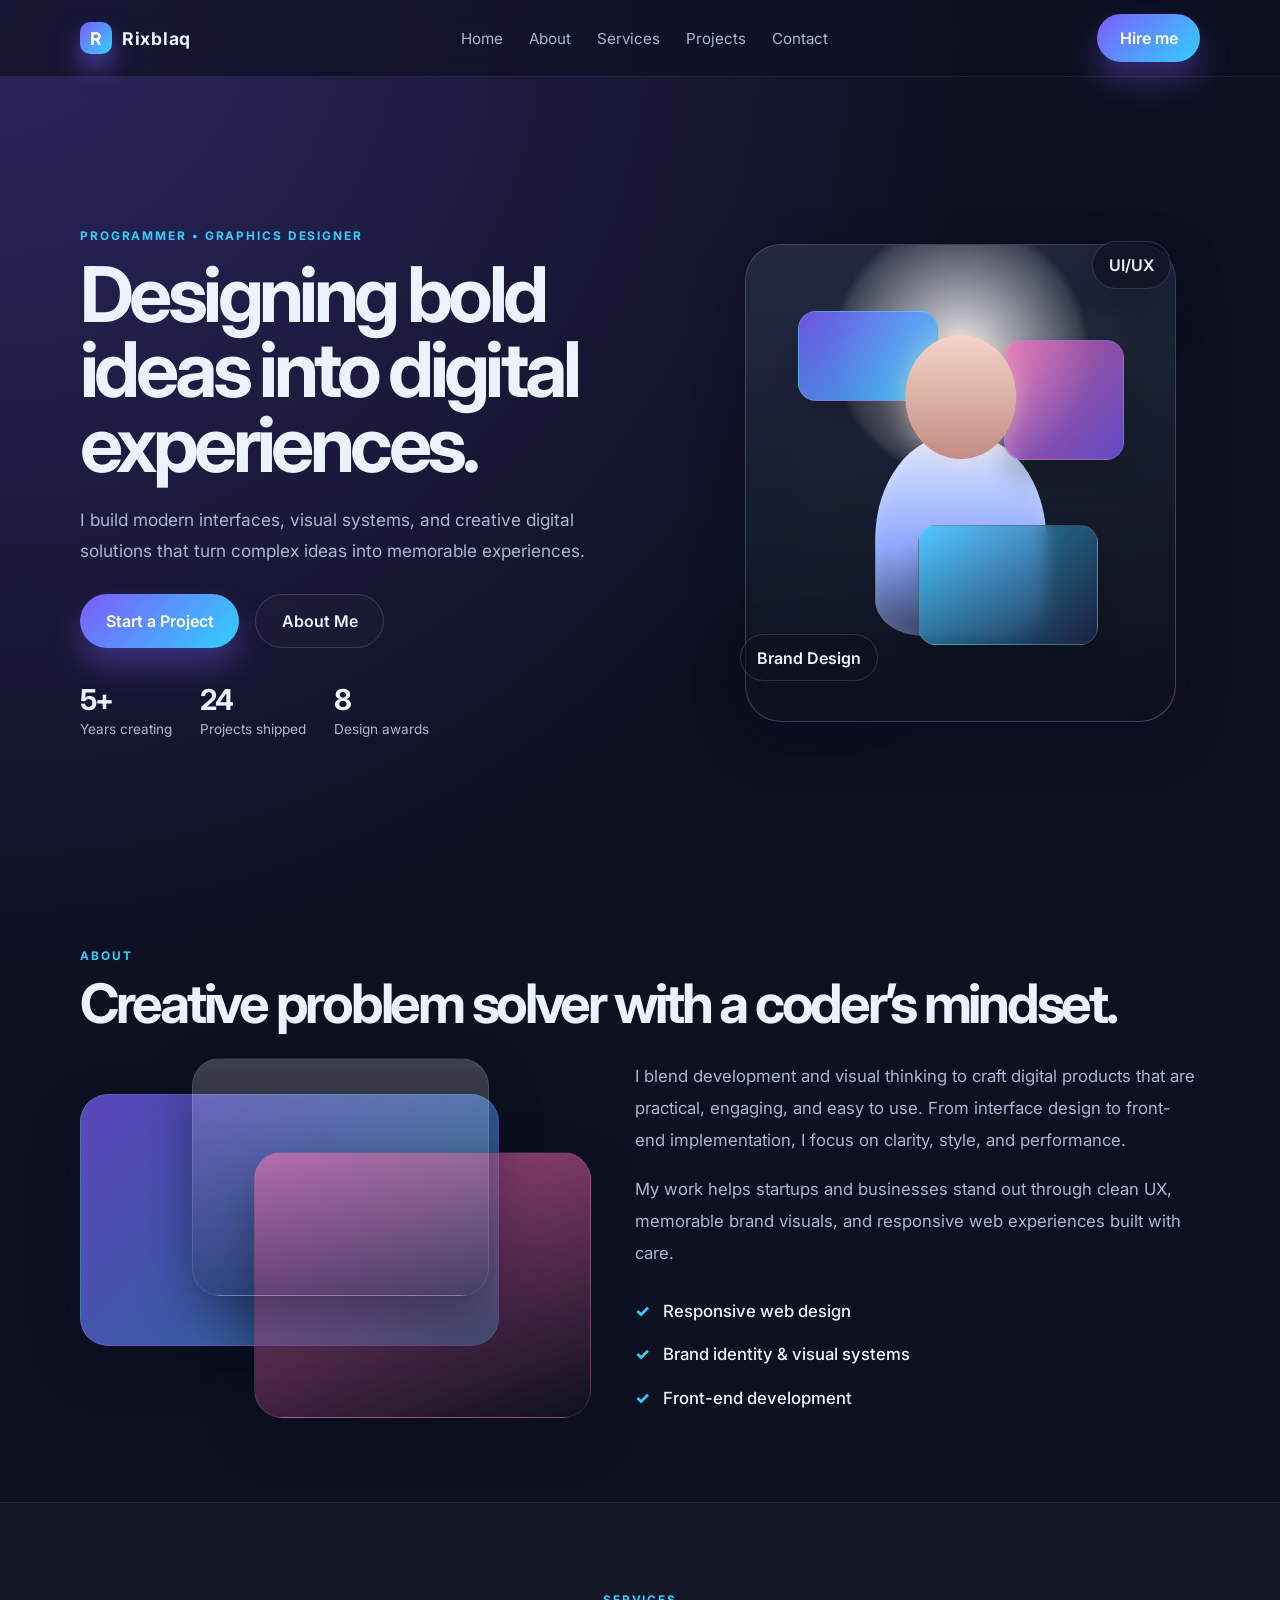
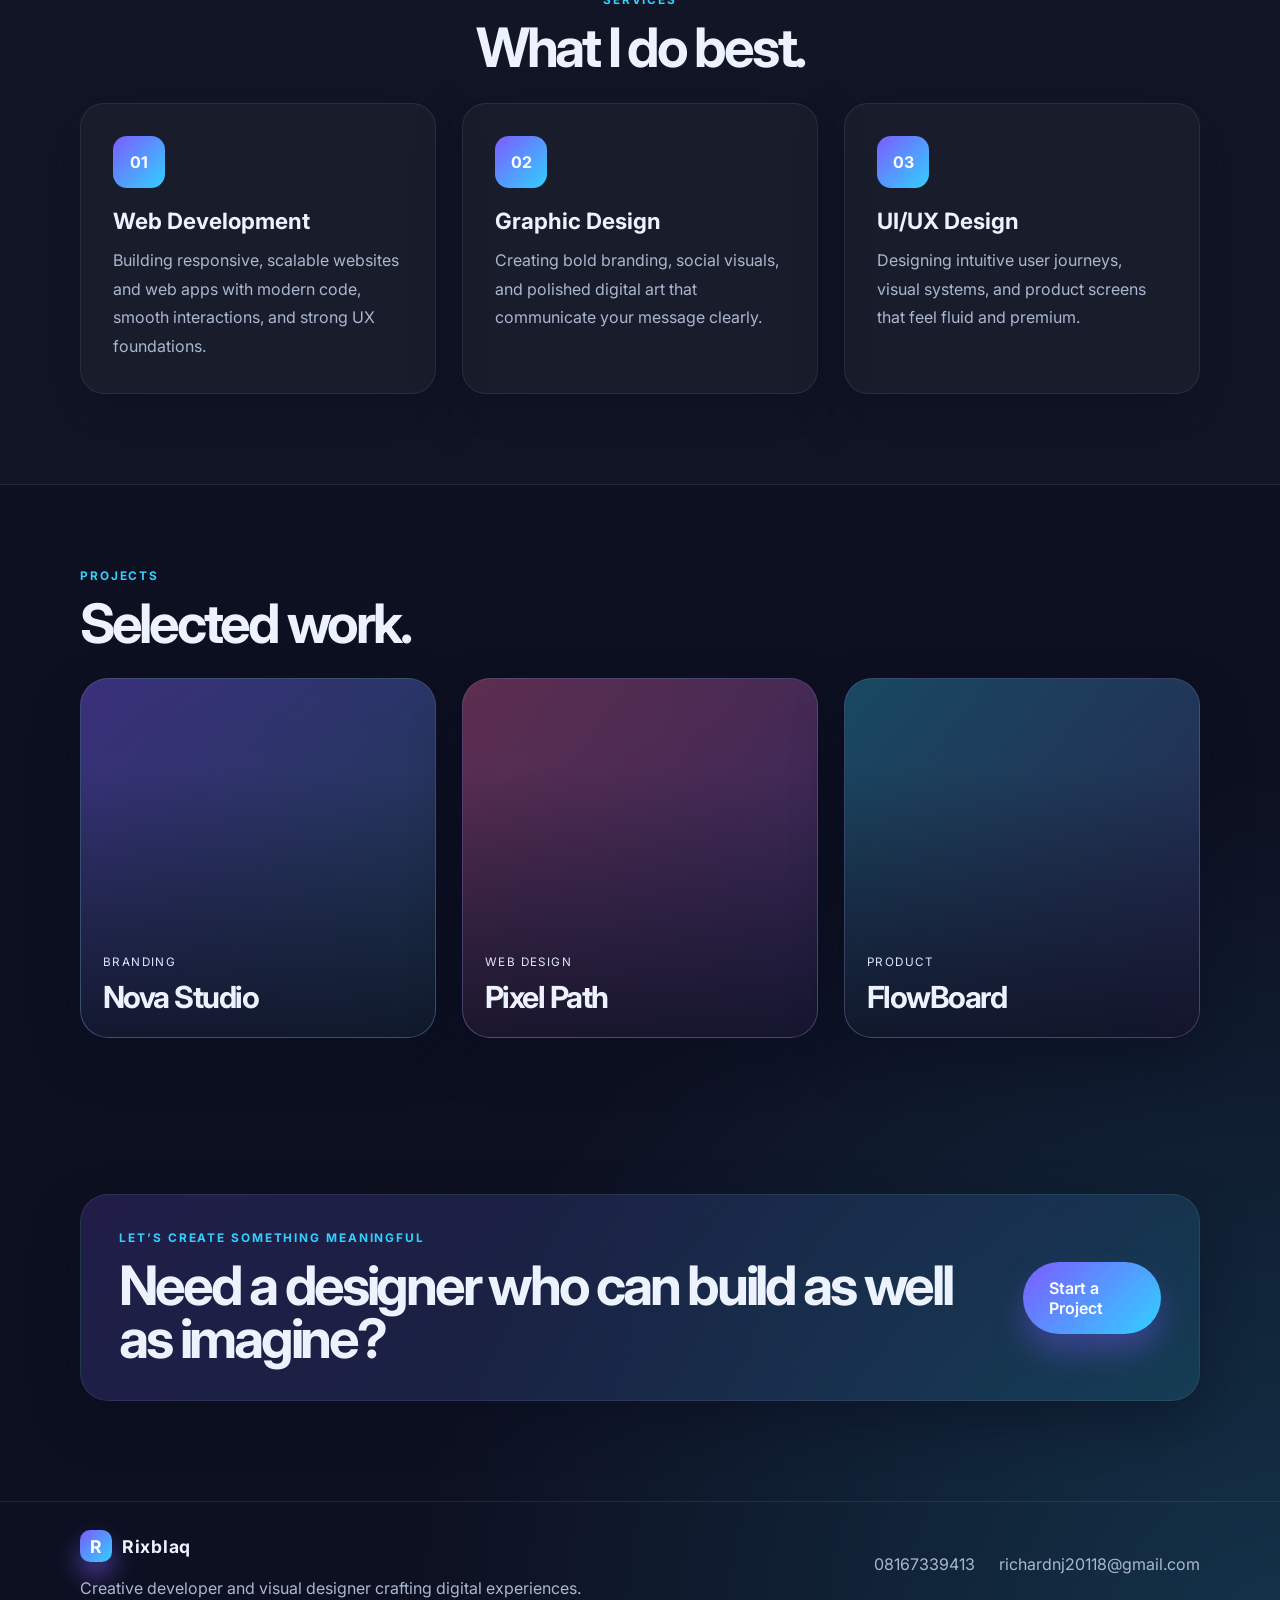
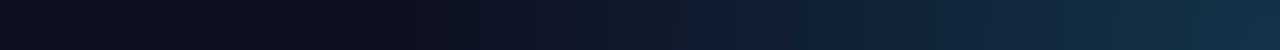
==== index.html @ 7dcba942 "Update index.html" ====
<!DOCTYPE html>
<html lang="en">
  <head>
    <meta charset="UTF-8" />
    <meta name="viewport" content="width=device-width, initial-scale=1.0" />
    <title>Rixblaq | Portfolio</title>
    <meta
      name="description"
      content="Portfolio website for a programmer and graphics designer."
    />
    <link rel="preconnect" href="https://fonts.googleapis.com" />
    <link rel="preconnect" href="https://fonts.gstatic.com" crossorigin />
    <link
      href="https://fonts.googleapis.com/css2?family=Inter:wght@400;500;600;700;800;900&display=swap"
      rel="stylesheet"
    />
    <link rel="icon" type="image/jpg" href="images/favicon.jpg">
    <link rel="stylesheet" href="style.css" />
  </head>
  <body>
    <header class="site-header">
      <nav class="nav container">
        <div class="brand">
          <span class="brand-mark">R</span>
          <span>Rixblaq</span>
        </div>
        <div class="nav-links">
          <a href="home.html">Home</a>
          <a href="about.html">About</a>
          <a href="services.html">Services</a>
          <a href="projects.html">Projects</a>
          <a href="contact.html">Contact</a>
        </div>
        <a class="nav-btn" href="https://wa.me/2348167339413?text=Hi%20Richard%2C%20I%20saw%20your%20portfolio%20and%20I%E2%80%99d%20like%20to%20discuss%20a%20project.%20Are%20you%20available%3F" target="_blank" rel="noreferrer">Hire me</a>
      </nav>
    </header>

    <main>
      <section class="hero container">
        <div class="hero-copy">
          <p class="eyebrow">Programmer • Graphics Designer</p>
          <h1>Designing bold ideas into digital experiences.</h1>
          <p class="lead">
            I build modern interfaces, visual systems, and creative digital solutions
            that turn complex ideas into memorable experiences.
          </p>
          <div class="cta-row">
            <a class="primary-btn" href="https://wa.me/2348167339413?text=Hi%20Richard%2C%20I%20saw%20your%20portfolio%20and%20I%E2%80%99d%20like%20to%20discuss%20a%20project.%20Are%20you%20available%3F" target="_blank" rel="noreferrer">Start a Project</a>
            <a class="secondary-btn" href="about.html">About Me</a>
          </div>
          <div class="hero-stats">
            <div>
              <strong>5+</strong>
              <span>Years creating</span>
            </div>
            <div>
              <strong>24</strong>
              <span>Projects shipped</span>
            </div>
            <div>
              <strong>8</strong>
              <span>Design awards</span>
            </div>
          </div>
        </div>

        <div class="hero-visual" aria-label="Designer portfolio graphic">
          <div class="portrait-card">
            <div class="portrait-glow"></div>
            <div class="portrait-shape">
              <div class="mini-card mini-one"></div>
              <div class="mini-card mini-two"></div>
              <div class="mini-card mini-three"></div>
            </div>
          </div>
          <div class="floating-tag tag-top">UI/UX</div>
          <div class="floating-tag tag-bottom">Brand Design</div>
        </div>
      </section>

      <section class="about container">
        <div class="section-heading">
          <p class="eyebrow">About</p>
          <h2>Creative problem solver with a coder’s mindset.</h2>
        </div>
        <div class="about-grid">
          <div class="about-visual">
            <div class="panel panel-one"></div>
            <div class="panel panel-two"></div>
            <div class="panel panel-three"></div>
          </div>
          <div class="about-copy">
            <p>
              I blend development and visual thinking to craft digital products that are
              practical, engaging, and easy to use. From interface design to front-end
              implementation, I focus on clarity, style, and performance.
            </p>
            <p>
              My work helps startups and businesses stand out through clean UX,
              memorable brand visuals, and responsive web experiences built with care.
            </p>
            <ul class="check-list">
              <li>Responsive web design</li>
              <li>Brand identity & visual systems</li>
              <li>Front-end development</li>
            </ul>
          </div>
        </div>
      </section>

      <section class="services">
        <div class="container">
          <div class="section-heading center">
            <p class="eyebrow">Services</p>
            <h2>What I do best.</h2>
          </div>
          <div class="service-grid">
            <article class="service-card">
              <div class="icon">01</div>
              <h3>Web Development</h3>
              <p>
                Building responsive, scalable websites and web apps with modern code,
                smooth interactions, and strong UX foundations.
              </p>
            </article>
            <article class="service-card">
              <div class="icon">02</div>
              <h3>Graphic Design</h3>
              <p>
                Creating bold branding, social visuals, and polished digital art that
                communicate your message clearly.
              </p>
            </article>
            <article class="service-card">
              <div class="icon">03</div>
              <h3>UI/UX Design</h3>
              <p>
                Designing intuitive user journeys, visual systems, and product screens
                that feel fluid and premium.
              </p>
            </article>
          </div>
        </div>
      </section>

      <section class="projects container">
        <div class="section-heading">
          <p class="eyebrow">Projects</p>
          <h2>Selected work.</h2>
        </div>
        <div class="project-grid">
          <article class="project-card card-one">
            <div class="project-info">
              <span>Branding</span>
              <h3>Nova Studio</h3>
            </div>
          </article>
          <article class="project-card card-two">
            <div class="project-info">
              <span>Web Design</span>
              <h3>Pixel Path</h3>
            </div>
          </article>
          <article class="project-card card-three">
            <div class="project-info">
              <span>Product</span>
              <h3>FlowBoard</h3>
            </div>
          </article>
        </div>
      </section>

      <section class="cta-banner container">
        <div>
          <p class="eyebrow">Let’s create something meaningful</p>
          <h2>Need a designer who can build as well as imagine?</h2>
        </div>
        <a class="primary-btn" href="https://wa.me/2348167339413?text=Hi%20Richard%2C%20I%20saw%20your%20portfolio%20and%20I%E2%80%99d%20like%20to%20discuss%20a%20project.%20Are%20you%20available%3F" target="_blank" rel="noreferrer">Start a Project</a>
      </section>
    </main>

    <footer class="site-footer">
      <div class="container footer-inner">
        <div>
          <div class="brand">
            <span class="brand-mark">R</span>
            <span>Rixblaq</span>
          </div>
          <p>Creative developer and visual designer crafting digital experiences.</p>
        </div>
        <div class="contact-links">
          <a href="tel:+2348167339413">08167339413</a>
          <a href="mailto:richardnj20118@gmail.com">richardnj20118@gmail.com</a>
        </div>
      </div>
    </footer>
  </body>
</html>
---- style.css ----
:root {
  --bg: #0d1021;
  --bg-soft: #141a2d;
  --panel: rgba(255, 255, 255, 0.05);
  --panel-strong: rgba(255, 255, 255, 0.08);
  --text: #edf2ff;
  --muted: #aab7d1;
  --primary: #7c5cff;
  --secondary: #31d0ff;
  --accent: #ff6bb5;
  --card-shadow: 0 20px 50px rgba(9, 14, 30, 0.45);
}

* {
  box-sizing: border-box;
}

html {
  scroll-behavior: smooth;
}

body {
  margin: 0;
  font-family: "Inter", sans-serif;
  background:
    radial-gradient(circle at top left, rgba(124, 92, 255, 0.28), transparent 28%),
    radial-gradient(circle at bottom right, rgba(49, 208, 255, 0.18), transparent 25%),
    var(--bg);
  color: var(--text);
}

img {
  max-width: 100%;
  display: block;
}

a {
  color: inherit;
  text-decoration: none;
}

.container {
  width: min(1120px, calc(100% - 32px));
  margin: 0 auto;
}

.site-header {
  position: sticky;
  top: 0;
  z-index: 20;
  backdrop-filter: blur(12px);
  background: rgba(13, 16, 33, 0.7);
  border-bottom: 1px solid rgba(255, 255, 255, 0.08);
}

.nav {
  display: flex;
  align-items: center;
  justify-content: space-between;
  min-height: 76px;
  gap: 20px;
}

.brand {
  display: inline-flex;
  align-items: center;
  gap: 10px;
  font-size: 1.1rem;
  font-weight: 700;
  letter-spacing: 0.04em;
}

.brand-mark {
  display: grid;
  place-items: center;
  width: 32px;
  height: 32px;
  border-radius: 10px;
  background: linear-gradient(135deg, var(--primary), var(--secondary));
  color: white;
  box-shadow: 0 14px 24px rgba(124, 92, 255, 0.55);
}

.nav-links {
  display: flex;
  align-items: center;
  gap: 26px;
  color: var(--muted);
  font-size: 0.95rem;
}

.nav-links a {
  transition: color 0.2s ease;
}

.nav-links a:hover,
.contact-links a:hover {
  color: var(--text);
}

.nav-btn,
.primary-btn,
.secondary-btn {
  display: inline-flex;
  align-items: center;
  justify-content: center;
  border-radius: 999px;
  font-weight: 600;
  transition: transform 0.2s ease, box-shadow 0.2s ease;
}

.nav-btn,
.primary-btn {
  background: linear-gradient(135deg, var(--primary), var(--secondary));
  color: white;
  box-shadow: 0 18px 30px rgba(124, 92, 255, 0.35);
}

.nav-btn {
  padding: 0.85rem 1.4rem;
}

.primary-btn {
  padding: 1rem 1.6rem;
}

.secondary-btn {
  padding: 1rem 1.6rem;
  border: 1px solid rgba(255, 255, 255, 0.15);
  background: rgba(255, 255, 255, 0.02);
  color: var(--text);
}

.nav-btn:hover,
.primary-btn:hover,
.secondary-btn:hover {
  transform: translateY(-2px);
}

.hero {
  display: grid;
  grid-template-columns: 1.1fr 0.9fr;
  align-items: center;
  gap: 56px;
  padding: 96px 0 72px;
}

.eyebrow {
  margin: 0 0 14px;
  color: var(--secondary);
  text-transform: uppercase;
  letter-spacing: 0.16em;
  font-size: 0.74rem;
  font-weight: 700;
}

.hero-copy h1,
.section-heading h2,
.cta-banner h2,
.page-header h1 {
  margin: 0;
  letter-spacing: -0.06em;
  line-height: 0.98;
}

.hero-copy h1 {
  font-size: clamp(3rem, 6vw, 5.5rem);
  max-width: 590px;
}

.lead {
  max-width: 560px;
  color: var(--muted);
  font-size: 1.08rem;
  line-height: 1.8;
  margin: 22px 0 28px;
}

.cta-row {
  display: flex;
  flex-wrap: wrap;
  gap: 16px;
}

.hero-stats {
  display: flex;
  flex-wrap: wrap;
  gap: 28px;
  margin-top: 34px;
}

.hero-stats div {
  display: flex;
  flex-direction: column;
  gap: 4px;
}

.hero-stats strong {
  font-size: 1.8rem;
  letter-spacing: -0.06em;
}

.hero-stats span {
  color: var(--muted);
  font-size: 0.85rem;
}

.hero-visual {
  position: relative;
  display: grid;
  place-items: center;
  min-height: 620px;
}

.portrait-card {
  position: relative;
  width: min(90%, 480px);
  aspect-ratio: 0.9;
  border-radius: 36px;
  background: linear-gradient(160deg, rgba(124, 92, 255, 0.24), rgba(49, 208, 255, 0.18), rgba(255, 107, 181, 0.18));
  border: 1px solid rgba(255, 255, 255, 0.12);
  box-shadow: var(--card-shadow);
  overflow: hidden;
}

.portrait-glow {
  position: absolute;
  inset: 14% 12% 18% 12%;
  border-radius: 28px;
  background: linear-gradient(180deg, rgba(255, 255, 255, 0.22), rgba(12, 18, 30, 0.18));
  filter: blur(8px);
}

.portrait-shape {
  position: absolute;
  inset: 0;
  background:
    radial-gradient(circle at 50% 22%, rgba(255, 255, 255, 0.9), rgba(255, 255, 255, 0.12) 28%, transparent 30%),
    linear-gradient(180deg, rgba(255, 255, 255, 0.05), rgba(11, 12, 22, 0.15)),
    linear-gradient(160deg, rgba(21, 28, 49, 0.84), rgba(12, 16, 31, 1));
  border-radius: 36px;
}

.portrait-shape::before {
  content: "";
  position: absolute;
  left: 50%;
  bottom: 18%;
  transform: translateX(-50%);
  width: 40%;
  height: 42%;
  background: linear-gradient(180deg, #dfe9ff, #8fa8ff 55%, #39476d);
  border-radius: 46% 46% 28% 28% / 52% 52% 18% 18%;
  box-shadow: inset 0 0 18px rgba(255, 255, 255, 0.2);
}

.portrait-shape::after {
  content: "";
  position: absolute;
  left: 50%;
  top: 19%;
  transform: translateX(-50%);
  width: 26%;
  height: 26%;
  border-radius: 50%;
  background: linear-gradient(180deg, #f4d5c9, #c38d82);
  box-shadow: 0 0 24px rgba(255, 212, 186, 0.45);
}

.mini-card {
  position: absolute;
  border-radius: 18px;
  border: 1px solid rgba(255, 255, 255, 0.12);
  backdrop-filter: blur(8px);
  box-shadow: 0 20px 25px rgba(0, 0, 0, 0.2);
}

.mini-one {
  width: 140px;
  height: 90px;
  left: 12%;
  top: 14%;
  background: linear-gradient(135deg, rgba(124, 92, 255, 0.85), rgba(49, 208, 255, 0.85));
}

.mini-two {
  width: 120px;
  height: 120px;
  right: 12%;
  top: 20%;
  background: linear-gradient(135deg, rgba(255, 107, 181, 0.7), rgba(124, 92, 255, 0.72));
}

.mini-three {
  width: 180px;
  height: 120px;
  right: 18%;
  bottom: 16%;
  background: linear-gradient(135deg, rgba(49, 208, 255, 0.68), rgba(29, 39, 72, 0.8));
}

.floating-tag {
  position: absolute;
  padding: 0.8rem 1rem;
  border-radius: 999px;
  border: 1px solid rgba(255, 255, 255, 0.14);
  background: rgba(13, 16, 33, 0.72);
  box-shadow: var(--card-shadow);
  font-weight: 600;
  color: var(--text);
}

.tag-top {
  top: 11%;
  right: 6%;
}

.tag-bottom {
  bottom: 18%;
  left: 4%;
}

.about,
.projects {
  padding: 84px 0;
}

.section-heading {
  margin-bottom: 28px;
}

.section-heading h2,
.cta-banner h2,
.page-header h1 {
  font-size: clamp(2.1rem, 5vw, 3.4rem);
}

.about-grid {
  display: grid;
  grid-template-columns: 0.95fr 1.05fr;
  gap: 44px;
  align-items: center;
}

.about-visual {
  position: relative;
  min-height: 360px;
}

.panel {
  position: absolute;
  border-radius: 28px;
  border: 1px solid rgba(255, 255, 255, 0.1);
  box-shadow: var(--card-shadow);
}

.panel-one {
  inset: 10% 18% 20% 0;
  background: linear-gradient(135deg, rgba(124, 92, 255, 0.7), rgba(49, 208, 255, 0.5));
}

.panel-two {
  inset: 26% 0 0 34%;
  background: linear-gradient(160deg, rgba(255, 107, 181, 0.65), rgba(13, 16, 33, 0.5));
}

.panel-three {
  inset: 0 20% 34% 22%;
  background: linear-gradient(180deg, rgba(255, 255, 255, 0.2), rgba(13, 16, 33, 0.25));
}

.about-copy {
  color: var(--muted);
  font-size: 1.05rem;
  line-height: 1.9;
}

.about-copy p {
  margin-top: 0;
}

.check-list {
  list-style: none;
  padding: 0;
  margin: 26px 0 0;
  display: grid;
  gap: 12px;
}

.check-list li {
  position: relative;
  padding-left: 28px;
  color: var(--text);
  font-weight: 500;
}

.check-list li::before {
  content: "✓";
  position: absolute;
  left: 0;
  top: 0;
  color: var(--secondary);
  font-weight: 800;
}

.services {
  background: rgba(255, 255, 255, 0.02);
  border-top: 1px solid rgba(255, 255, 255, 0.08);
  border-bottom: 1px solid rgba(255, 255, 255, 0.08);
  padding: 90px 0;
}

.center {
  text-align: center;
}

.service-grid {
  display: grid;
  grid-template-columns: repeat(3, minmax(0, 1fr));
  gap: 26px;
  margin-top: 26px;
}

.service-card {
  padding: 2rem;
  background: rgba(255, 255, 255, 0.03);
  border: 1px solid rgba(255, 255, 255, 0.08);
  border-radius: 24px;
  box-shadow: var(--card-shadow);
}

.icon {
  width: 52px;
  height: 52px;
  display: grid;
  place-items: center;
  border-radius: 14px;
  margin-bottom: 1.2rem;
  font-weight: 700;
  background: linear-gradient(135deg, var(--primary), var(--secondary));
  color: white;
}

.service-card h3 {
  margin: 0 0 12px;
  font-size: 1.4rem;
}

.service-card p {
  margin: 0;
  color: var(--muted);
  line-height: 1.8;
}

.project-grid {
  display: grid;
  grid-template-columns: repeat(3, minmax(0, 1fr));
  gap: 26px;
}

.project-card {
  position: relative;
  min-height: 360px;
  border-radius: 28px;
  overflow: hidden;
  border: 1px solid rgba(255, 255, 255, 0.1);
  box-shadow: var(--card-shadow);
}

.project-card::before {
  content: "";
  position: absolute;
  inset: 0;
  background: linear-gradient(180deg, transparent 25%, rgba(13, 16, 33, 0.8));
}

.card-one {
  background:
    linear-gradient(135deg, rgba(124, 92, 255, 0.4), rgba(49, 208, 255, 0.18)),
    linear-gradient(160deg, rgba(16, 20, 38, 0.8), rgba(26, 32, 49, 0.9));
}

.card-two {
  background:
    linear-gradient(135deg, rgba(255, 107, 181, 0.32), rgba(124, 92, 255, 0.22)),
    linear-gradient(160deg, rgba(18, 17, 31, 0.8), rgba(34, 30, 52, 0.92));
}

.card-three {
  background:
    linear-gradient(135deg, rgba(49, 208, 255, 0.28), rgba(124, 92, 255, 0.2)),
    linear-gradient(160deg, rgba(16, 20, 38, 0.9), rgba(19, 28, 35, 0.9));
}

.project-info {
  position: absolute;
  left: 22px;
  right: 22px;
  bottom: 22px;
  z-index: 1;
}

.project-info span {
  display: inline-block;
  color: #dfe8ff;
  font-size: 0.73rem;
  letter-spacing: 0.12em;
  text-transform: uppercase;
  margin-bottom: 10px;
}

.project-info h3 {
  margin: 0;
  font-size: 1.9rem;
  letter-spacing: -0.05em;
}

.cta-banner {
  display: flex;
  align-items: center;
  justify-content: space-between;
  gap: 24px;
  margin: 72px auto 100px;
  padding: 2.2rem 2.4rem;
  background: linear-gradient(135deg, rgba(124, 92, 255, 0.18), rgba(49, 208, 255, 0.12));
  border: 1px solid rgba(255, 255, 255, 0.08);
  border-radius: 28px;
  box-shadow: var(--card-shadow);
}

.site-footer {
  padding: 28px 0 52px;
  border-top: 1px solid rgba(255, 255, 255, 0.08);
}

.footer-inner {
  display: flex;
  justify-content: space-between;
  gap: 20px;
  align-items: center;
}

.site-footer p {
  margin: 16px 0 0;
  color: var(--muted);
}

.contact-links {
  display: flex;
  flex-wrap: wrap;
  align-items: center;
  gap: 24px;
  color: var(--muted);
}

.page-shell {
  padding: 80px 0;
}

.page-header {
  display: flex;
  align-items: center;
  gap: 18px;
  margin-bottom: 26px;
}

.page-icon {
  display: grid;
  place-items: center;
  width: 64px;
  height: 64px;
  border-radius: 18px;
  background: linear-gradient(135deg, var(--primary), var(--secondary));
  font-size: 2rem;
  box-shadow: var(--card-shadow);
}

.page-content {
  background: rgba(255, 255, 255, 0.03);
  border: 1px solid rgba(255, 255, 255, 0.08);
  border-radius: 28px;
  padding: 32px;
  box-shadow: var(--card-shadow);
}

.page-grid {
  display: grid;
  grid-template-columns: repeat(2, minmax(0, 1fr));
  gap: 24px;
  margin-top: 24px;
}

.detail-card {
  padding: 1.5rem;
  border-radius: 22px;
  background: rgba(255, 255, 255, 0.02);
  border: 1px solid rgba(255, 255, 255, 0.08);
}

.detail-card h3 {
  margin-top: 0;
  margin-bottom: 10px;
}

.detail-card p,
.detail-card li {
  color: var(--muted);
  line-height: 1.8;
}

.contact-list {
  list-style: none;
  padding: 0;
  margin: 0;
  display: grid;
  gap: 10px;
}

.contact-list a {
  color: var(--text);
}

@media (max-width: 900px) {
  .hero,
  .about-grid,
  .project-grid,
  .service-grid,
  .page-grid {
    grid-template-columns: 1fr;
  }

  .hero {
    padding-top: 72px;
  }

  .hero-copy {
    order: 1;
  }

  .hero-visual {
    order: 0;
    min-height: 500px;
  }

  .cta-banner,
  .footer-inner {
    flex-direction: column;
    align-items: flex-start;
  }
}

@media (max-width: 640px) {
  .nav {
    flex-wrap: wrap;
    justify-content: center;
    padding: 18px 0;
  }

  .nav-links {
    width: 100%;
    justify-content: center;
    flex-wrap: wrap;
    gap: 14px 20px;
  }

  .hero-stats {
    gap: 18px 26px;
  }

  .cta-banner {
    padding: 1.6rem;
  }

  .project-card {
    min-height: 300px;
  }
}
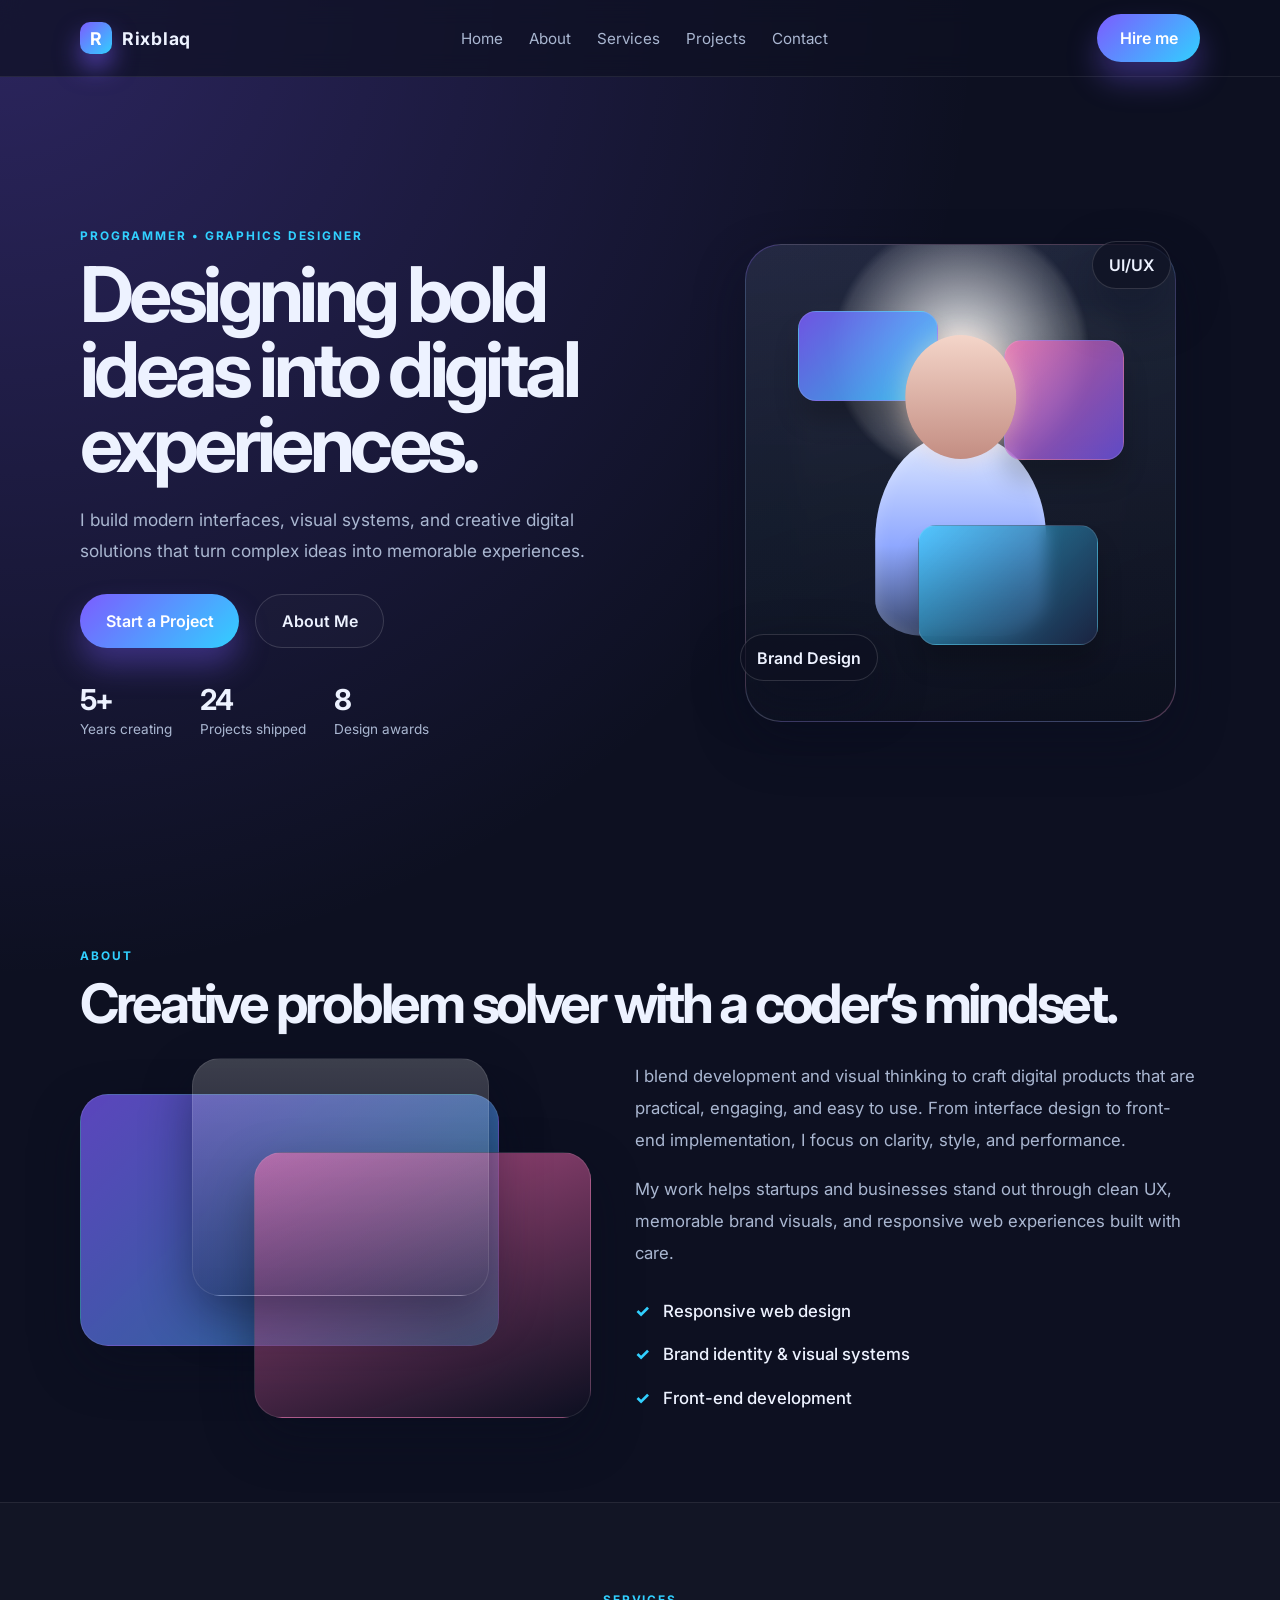
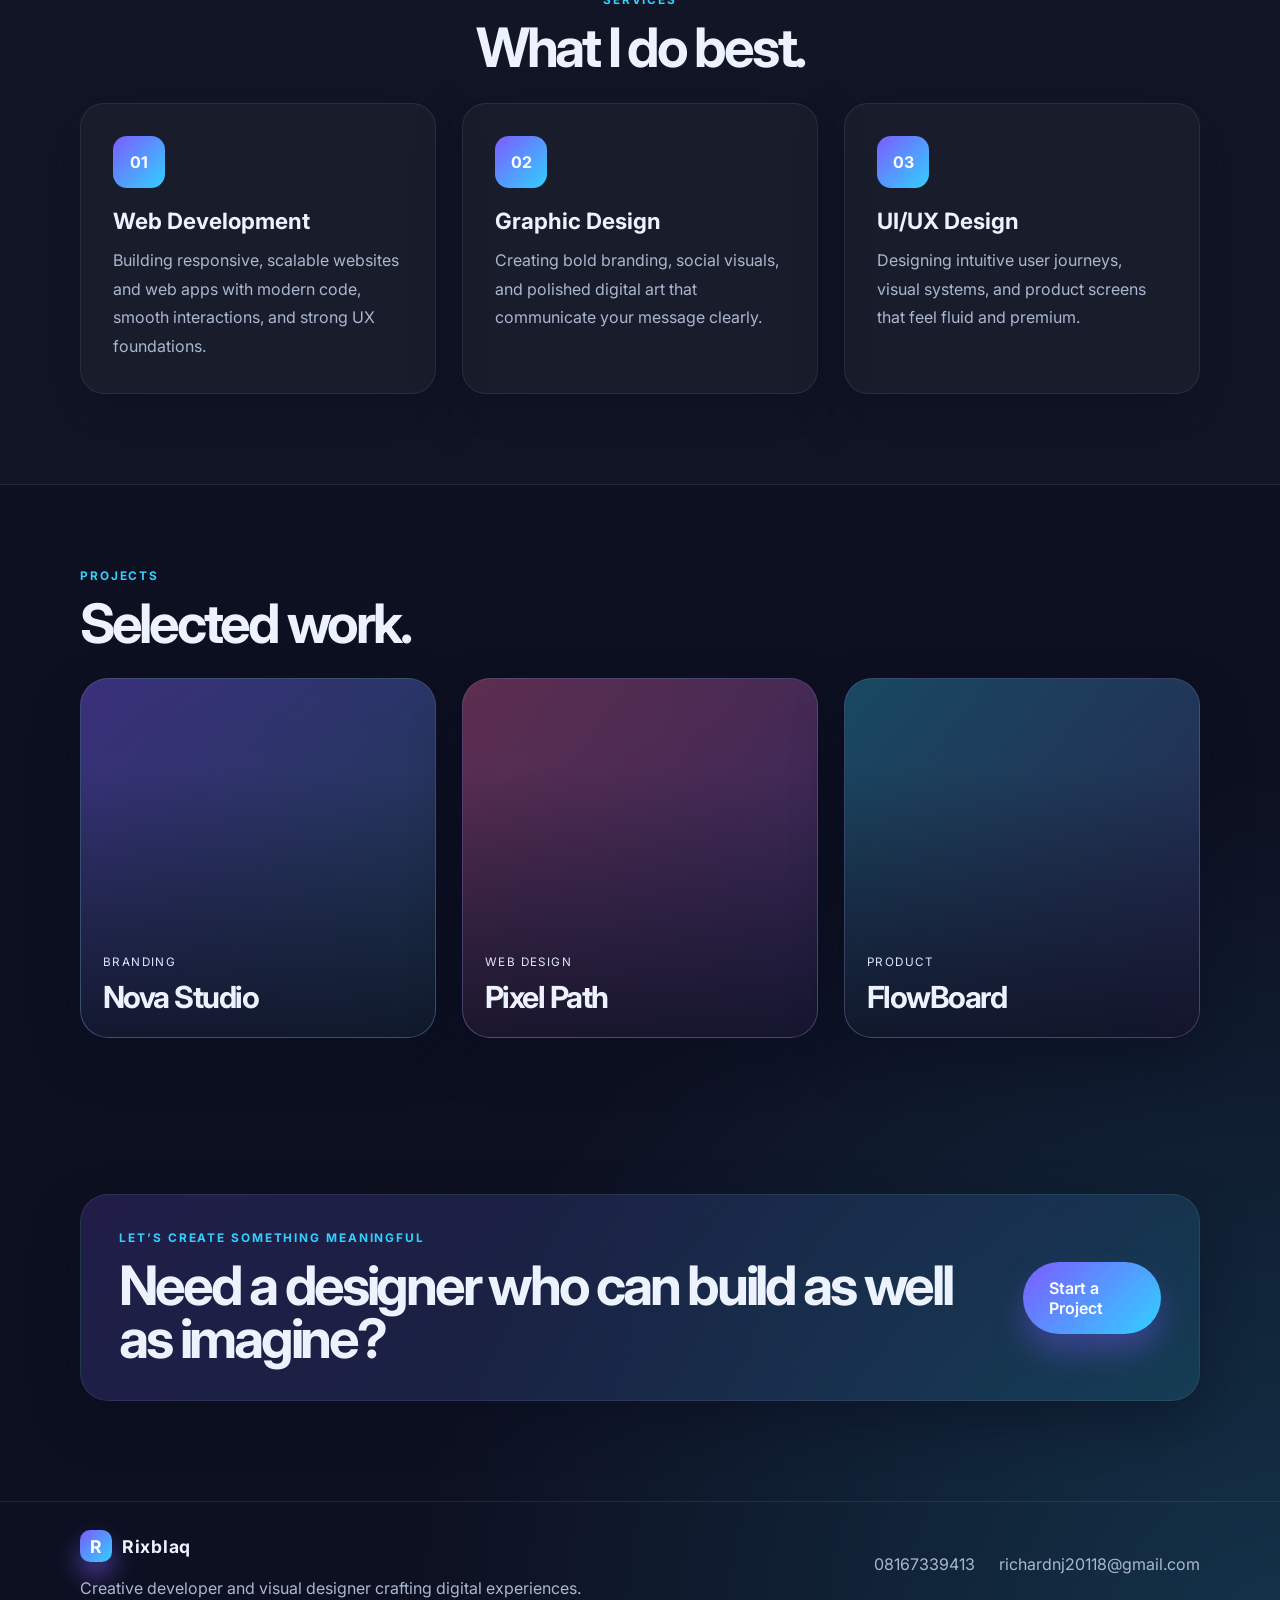
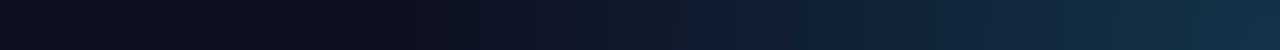
==== commit 83a1eaeb: "Change stylesheet reference in index.html Updated stylesheet link from 'style.css' to 'main.css'." ====
--- a/index.html
+++ b/index.html
@@ -15,7 +15,7 @@
       rel="stylesheet"
     />
     <link rel="icon" type="image/jpg" href="images/favicon.jpg">
-    <link rel="stylesheet" href="style.css" />
+    <link rel="stylesheet" href="main.css">
   </head>
   <body>
     <header class="site-header">
--- a/main.css
+++ b/main.css
@@ -0,0 +1,677 @@
+:root {
+  --bg: #0d1021;
+  --bg-soft: #141a2d;
+  --panel: rgba(255, 255, 255, 0.05);
+  --panel-strong: rgba(255, 255, 255, 0.08);
+  --text: #edf2ff;
+  --muted: #aab7d1;
+  --primary: #7c5cff;
+  --secondary: #31d0ff;
+  --accent: #ff6bb5;
+  --card-shadow: 0 20px 50px rgba(9, 14, 30, 0.45);
+}
+
+* {
+  box-sizing: border-box;
+}
+
+html {
+  scroll-behavior: smooth;
+}
+
+body {
+  margin: 0;
+  font-family: "Inter", sans-serif;
+  background:
+    radial-gradient(circle at top left, rgba(124, 92, 255, 0.28), transparent 28%),
+    radial-gradient(circle at bottom right, rgba(49, 208, 255, 0.18), transparent 25%),
+    var(--bg);
+  color: var(--text);
+}
+
+img {
+  max-width: 100%;
+  display: block;
+}
+
+a {
+  color: inherit;
+  text-decoration: none;
+}
+
+.container {
+  width: min(1120px, calc(100% - 32px));
+  margin: 0 auto;
+}
+
+.site-header {
+  position: sticky;
+  top: 0;
+  z-index: 20;
+  backdrop-filter: blur(12px);
+  background: rgba(13, 16, 33, 0.7);
+  border-bottom: 1px solid rgba(255, 255, 255, 0.08);
+}
+
+.nav {
+  display: flex;
+  align-items: center;
+  justify-content: space-between;
+  min-height: 76px;
+  gap: 20px;
+}
+
+.brand {
+  display: inline-flex;
+  align-items: center;
+  gap: 10px;
+  font-size: 1.1rem;
+  font-weight: 700;
+  letter-spacing: 0.04em;
+}
+
+.brand-mark {
+  display: grid;
+  place-items: center;
+  width: 32px;
+  height: 32px;
+  border-radius: 10px;
+  background: linear-gradient(135deg, var(--primary), var(--secondary));
+  color: white;
+  box-shadow: 0 14px 24px rgba(124, 92, 255, 0.55);
+}
+
+.nav-links {
+  display: flex;
+  align-items: center;
+  gap: 26px;
+  color: var(--muted);
+  font-size: 0.95rem;
+}
+
+.nav-links a {
+  transition: color 0.2s ease;
+}
+
+.nav-links a:hover,
+.contact-links a:hover {
+  color: var(--text);
+}
+
+.nav-btn,
+.primary-btn,
+.secondary-btn {
+  display: inline-flex;
+  align-items: center;
+  justify-content: center;
+  border-radius: 999px;
+  font-weight: 600;
+  transition: transform 0.2s ease, box-shadow 0.2s ease;
+}
+
+.nav-btn,
+.primary-btn {
+  background: linear-gradient(135deg, var(--primary), var(--secondary));
+  color: white;
+  box-shadow: 0 18px 30px rgba(124, 92, 255, 0.35);
+}
+
+.nav-btn {
+  padding: 0.85rem 1.4rem;
+}
+
+.primary-btn {
+  padding: 1rem 1.6rem;
+}
+
+.secondary-btn {
+  padding: 1rem 1.6rem;
+  border: 1px solid rgba(255, 255, 255, 0.15);
+  background: rgba(255, 255, 255, 0.02);
+  color: var(--text);
+}
+
+.nav-btn:hover,
+.primary-btn:hover,
+.secondary-btn:hover {
+  transform: translateY(-2px);
+}
+
+.hero {
+  display: grid;
+  grid-template-columns: 1.1fr 0.9fr;
+  align-items: center;
+  gap: 56px;
+  padding: 96px 0 72px;
+}
+
+.eyebrow {
+  margin: 0 0 14px;
+  color: var(--secondary);
+  text-transform: uppercase;
+  letter-spacing: 0.16em;
+  font-size: 0.74rem;
+  font-weight: 700;
+}
+
+.hero-copy h1,
+.section-heading h2,
+.cta-banner h2,
+.page-header h1 {
+  margin: 0;
+  letter-spacing: -0.06em;
+  line-height: 0.98;
+}
+
+.hero-copy h1 {
+  font-size: clamp(3rem, 6vw, 5.5rem);
+  max-width: 590px;
+}
+
+.lead {
+  max-width: 560px;
+  color: var(--muted);
+  font-size: 1.08rem;
+  line-height: 1.8;
+  margin: 22px 0 28px;
+}
+
+.cta-row {
+  display: flex;
+  flex-wrap: wrap;
+  gap: 16px;
+}
+
+.hero-stats {
+  display: flex;
+  flex-wrap: wrap;
+  gap: 28px;
+  margin-top: 34px;
+}
+
+.hero-stats div {
+  display: flex;
+  flex-direction: column;
+  gap: 4px;
+}
+
+.hero-stats strong {
+  font-size: 1.8rem;
+  letter-spacing: -0.06em;
+}
+
+.hero-stats span {
+  color: var(--muted);
+  font-size: 0.85rem;
+}
+
+.hero-visual {
+  position: relative;
+  display: grid;
+  place-items: center;
+  min-height: 620px;
+}
+
+.portrait-card {
+  position: relative;
+  width: min(90%, 480px);
+  aspect-ratio: 0.9;
+  border-radius: 36px;
+  background: linear-gradient(160deg, rgba(124, 92, 255, 0.24), rgba(49, 208, 255, 0.18), rgba(255, 107, 181, 0.18));
+  border: 1px solid rgba(255, 255, 255, 0.12);
+  box-shadow: var(--card-shadow);
+  overflow: hidden;
+}
+
+.portrait-glow {
+  position: absolute;
+  inset: 14% 12% 18% 12%;
+  border-radius: 28px;
+  background: linear-gradient(180deg, rgba(255, 255, 255, 0.22), rgba(12, 18, 30, 0.18));
+  filter: blur(8px);
+}
+
+.portrait-shape {
+  position: absolute;
+  inset: 0;
+  background:
+    radial-gradient(circle at 50% 22%, rgba(255, 255, 255, 0.9), rgba(255, 255, 255, 0.12) 28%, transparent 30%),
+    linear-gradient(180deg, rgba(255, 255, 255, 0.05), rgba(11, 12, 22, 0.15)),
+    linear-gradient(160deg, rgba(21, 28, 49, 0.84), rgba(12, 16, 31, 1));
+  border-radius: 36px;
+}
+
+.portrait-shape::before {
+  content: "";
+  position: absolute;
+  left: 50%;
+  bottom: 18%;
+  transform: translateX(-50%);
+  width: 40%;
+  height: 42%;
+  background: linear-gradient(180deg, #dfe9ff, #8fa8ff 55%, #39476d);
+  border-radius: 46% 46% 28% 28% / 52% 52% 18% 18%;
+  box-shadow: inset 0 0 18px rgba(255, 255, 255, 0.2);
+}
+
+.portrait-shape::after {
+  content: "";
+  position: absolute;
+  left: 50%;
+  top: 19%;
+  transform: translateX(-50%);
+  width: 26%;
+  height: 26%;
+  border-radius: 50%;
+  background: linear-gradient(180deg, #f4d5c9, #c38d82);
+  box-shadow: 0 0 24px rgba(255, 212, 186, 0.45);
+}
+
+.mini-card {
+  position: absolute;
+  border-radius: 18px;
+  border: 1px solid rgba(255, 255, 255, 0.12);
+  backdrop-filter: blur(8px);
+  box-shadow: 0 20px 25px rgba(0, 0, 0, 0.2);
+}
+
+.mini-one {
+  width: 140px;
+  height: 90px;
+  left: 12%;
+  top: 14%;
+  background: linear-gradient(135deg, rgba(124, 92, 255, 0.85), rgba(49, 208, 255, 0.85));
+}
+
+.mini-two {
+  width: 120px;
+  height: 120px;
+  right: 12%;
+  top: 20%;
+  background: linear-gradient(135deg, rgba(255, 107, 181, 0.7), rgba(124, 92, 255, 0.72));
+}
+
+.mini-three {
+  width: 180px;
+  height: 120px;
+  right: 18%;
+  bottom: 16%;
+  background: linear-gradient(135deg, rgba(49, 208, 255, 0.68), rgba(29, 39, 72, 0.8));
+}
+
+.floating-tag {
+  position: absolute;
+  padding: 0.8rem 1rem;
+  border-radius: 999px;
+  border: 1px solid rgba(255, 255, 255, 0.14);
+  background: rgba(13, 16, 33, 0.72);
+  box-shadow: var(--card-shadow);
+  font-weight: 600;
+  color: var(--text);
+}
+
+.tag-top {
+  top: 11%;
+  right: 6%;
+}
+
+.tag-bottom {
+  bottom: 18%;
+  left: 4%;
+}
+
+.about,
+.projects {
+  padding: 84px 0;
+}
+
+.section-heading {
+  margin-bottom: 28px;
+}
+
+.section-heading h2,
+.cta-banner h2,
+.page-header h1 {
+  font-size: clamp(2.1rem, 5vw, 3.4rem);
+}
+
+.about-grid {
+  display: grid;
+  grid-template-columns: 0.95fr 1.05fr;
+  gap: 44px;
+  align-items: center;
+}
+
+.about-visual {
+  position: relative;
+  min-height: 360px;
+}
+
+.panel {
+  position: absolute;
+  border-radius: 28px;
+  border: 1px solid rgba(255, 255, 255, 0.1);
+  box-shadow: var(--card-shadow);
+}
+
+.panel-one {
+  inset: 10% 18% 20% 0;
+  background: linear-gradient(135deg, rgba(124, 92, 255, 0.7), rgba(49, 208, 255, 0.5));
+}
+
+.panel-two {
+  inset: 26% 0 0 34%;
+  background: linear-gradient(160deg, rgba(255, 107, 181, 0.65), rgba(13, 16, 33, 0.5));
+}
+
+.panel-three {
+  inset: 0 20% 34% 22%;
+  background: linear-gradient(180deg, rgba(255, 255, 255, 0.2), rgba(13, 16, 33, 0.25));
+}
+
+.about-copy {
+  color: var(--muted);
+  font-size: 1.05rem;
+  line-height: 1.9;
+}
+
+.about-copy p {
+  margin-top: 0;
+}
+
+.check-list {
+  list-style: none;
+  padding: 0;
+  margin: 26px 0 0;
+  display: grid;
+  gap: 12px;
+}
+
+.check-list li {
+  position: relative;
+  padding-left: 28px;
+  color: var(--text);
+  font-weight: 500;
+}
+
+.check-list li::before {
+  content: "✓";
+  position: absolute;
+  left: 0;
+  top: 0;
+  color: var(--secondary);
+  font-weight: 800;
+}
+
+.services {
+  background: rgba(255, 255, 255, 0.02);
+  border-top: 1px solid rgba(255, 255, 255, 0.08);
+  border-bottom: 1px solid rgba(255, 255, 255, 0.08);
+  padding: 90px 0;
+}
+
+.center {
+  text-align: center;
+}
+
+.service-grid {
+  display: grid;
+  grid-template-columns: repeat(3, minmax(0, 1fr));
+  gap: 26px;
+  margin-top: 26px;
+}
+
+.service-card {
+  padding: 2rem;
+  background: rgba(255, 255, 255, 0.03);
+  border: 1px solid rgba(255, 255, 255, 0.08);
+  border-radius: 24px;
+  box-shadow: var(--card-shadow);
+}
+
+.icon {
+  width: 52px;
+  height: 52px;
+  display: grid;
+  place-items: center;
+  border-radius: 14px;
+  margin-bottom: 1.2rem;
+  font-weight: 700;
+  background: linear-gradient(135deg, var(--primary), var(--secondary));
+  color: white;
+}
+
+.service-card h3 {
+  margin: 0 0 12px;
+  font-size: 1.4rem;
+}
+
+.service-card p {
+  margin: 0;
+  color: var(--muted);
+  line-height: 1.8;
+}
+
+.project-grid {
+  display: grid;
+  grid-template-columns: repeat(3, minmax(0, 1fr));
+  gap: 26px;
+}
+
+.project-card {
+  position: relative;
+  min-height: 360px;
+  border-radius: 28px;
+  overflow: hidden;
+  border: 1px solid rgba(255, 255, 255, 0.1);
+  box-shadow: var(--card-shadow);
+}
+
+.project-card::before {
+  content: "";
+  position: absolute;
+  inset: 0;
+  background: linear-gradient(180deg, transparent 25%, rgba(13, 16, 33, 0.8));
+}
+
+.card-one {
+  background:
+    linear-gradient(135deg, rgba(124, 92, 255, 0.4), rgba(49, 208, 255, 0.18)),
+    linear-gradient(160deg, rgba(16, 20, 38, 0.8), rgba(26, 32, 49, 0.9));
+}
+
+.card-two {
+  background:
+    linear-gradient(135deg, rgba(255, 107, 181, 0.32), rgba(124, 92, 255, 0.22)),
+    linear-gradient(160deg, rgba(18, 17, 31, 0.8), rgba(34, 30, 52, 0.92));
+}
+
+.card-three {
+  background:
+    linear-gradient(135deg, rgba(49, 208, 255, 0.28), rgba(124, 92, 255, 0.2)),
+    linear-gradient(160deg, rgba(16, 20, 38, 0.9), rgba(19, 28, 35, 0.9));
+}
+
+.project-info {
+  position: absolute;
+  left: 22px;
+  right: 22px;
+  bottom: 22px;
+  z-index: 1;
+}
+
+.project-info span {
+  display: inline-block;
+  color: #dfe8ff;
+  font-size: 0.73rem;
+  letter-spacing: 0.12em;
+  text-transform: uppercase;
+  margin-bottom: 10px;
+}
+
+.project-info h3 {
+  margin: 0;
+  font-size: 1.9rem;
+  letter-spacing: -0.05em;
+}
+
+.cta-banner {
+  display: flex;
+  align-items: center;
+  justify-content: space-between;
+  gap: 24px;
+  margin: 72px auto 100px;
+  padding: 2.2rem 2.4rem;
+  background: linear-gradient(135deg, rgba(124, 92, 255, 0.18), rgba(49, 208, 255, 0.12));
+  border: 1px solid rgba(255, 255, 255, 0.08);
+  border-radius: 28px;
+  box-shadow: var(--card-shadow);
+}
+
+.site-footer {
+  padding: 28px 0 52px;
+  border-top: 1px solid rgba(255, 255, 255, 0.08);
+}
+
+.footer-inner {
+  display: flex;
+  justify-content: space-between;
+  gap: 20px;
+  align-items: center;
+}
+
+.site-footer p {
+  margin: 16px 0 0;
+  color: var(--muted);
+}
+
+.contact-links {
+  display: flex;
+  flex-wrap: wrap;
+  align-items: center;
+  gap: 24px;
+  color: var(--muted);
+}
+
+.page-shell {
+  padding: 80px 0;
+}
+
+.page-header {
+  display: flex;
+  align-items: center;
+  gap: 18px;
+  margin-bottom: 26px;
+}
+
+.page-icon {
+  display: grid;
+  place-items: center;
+  width: 64px;
+  height: 64px;
+  border-radius: 18px;
+  background: linear-gradient(135deg, var(--primary), var(--secondary));
+  font-size: 2rem;
+  box-shadow: var(--card-shadow);
+}
+
+.page-content {
+  background: rgba(255, 255, 255, 0.03);
+  border: 1px solid rgba(255, 255, 255, 0.08);
+  border-radius: 28px;
+  padding: 32px;
+  box-shadow: var(--card-shadow);
+}
+
+.page-grid {
+  display: grid;
+  grid-template-columns: repeat(2, minmax(0, 1fr));
+  gap: 24px;
+  margin-top: 24px;
+}
+
+.detail-card {
+  padding: 1.5rem;
+  border-radius: 22px;
+  background: rgba(255, 255, 255, 0.02);
+  border: 1px solid rgba(255, 255, 255, 0.08);
+}
+
+.detail-card h3 {
+  margin-top: 0;
+  margin-bottom: 10px;
+}
+
+.detail-card p,
+.detail-card li {
+  color: var(--muted);
+  line-height: 1.8;
+}
+
+.contact-list {
+  list-style: none;
+  padding: 0;
+  margin: 0;
+  display: grid;
+  gap: 10px;
+}
+
+.contact-list a {
+  color: var(--text);
+}
+
+@media (max-width: 900px) {
+  .hero,
+  .about-grid,
+  .project-grid,
+  .service-grid,
+  .page-grid {
+    grid-template-columns: 1fr;
+  }
+
+  .hero {
+    padding-top: 72px;
+  }
+
+  .hero-copy {
+    order: 1;
+  }
+
+  .hero-visual {
+    order: 0;
+    min-height: 500px;
+  }
+
+  .cta-banner,
+  .footer-inner {
+    flex-direction: column;
+    align-items: flex-start;
+  }
+}
+
+@media (max-width: 640px) {
+  .nav {
+    flex-wrap: wrap;
+    justify-content: center;
+    padding: 18px 0;
+  }
+
+  .nav-links {
+    width: 100%;
+    justify-content: center;
+    flex-wrap: wrap;
+    gap: 14px 20px;
+  }
+
+  .hero-stats {
+    gap: 18px 26px;
+  }
+
+  .cta-banner {
+    padding: 1.6rem;
+  }
+
+  .project-card {
+    min-height: 300px;
+  }
+}
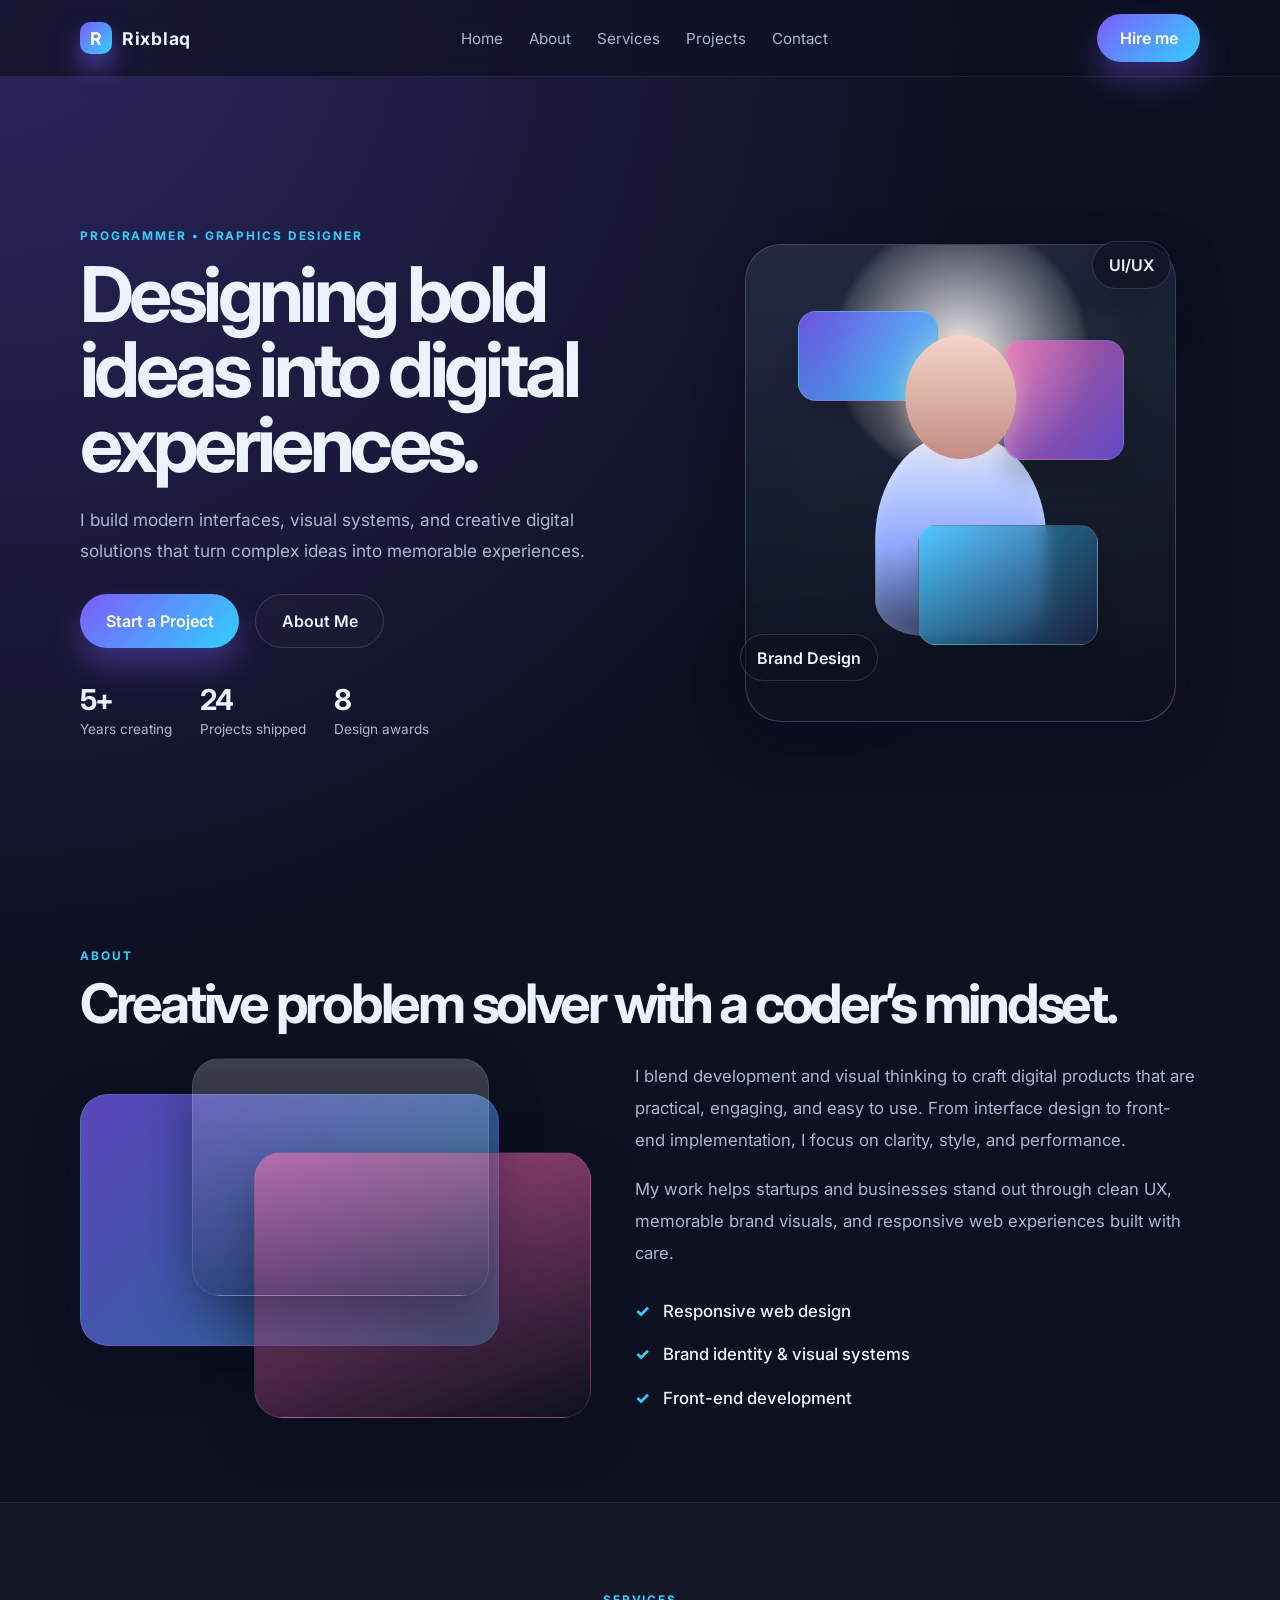
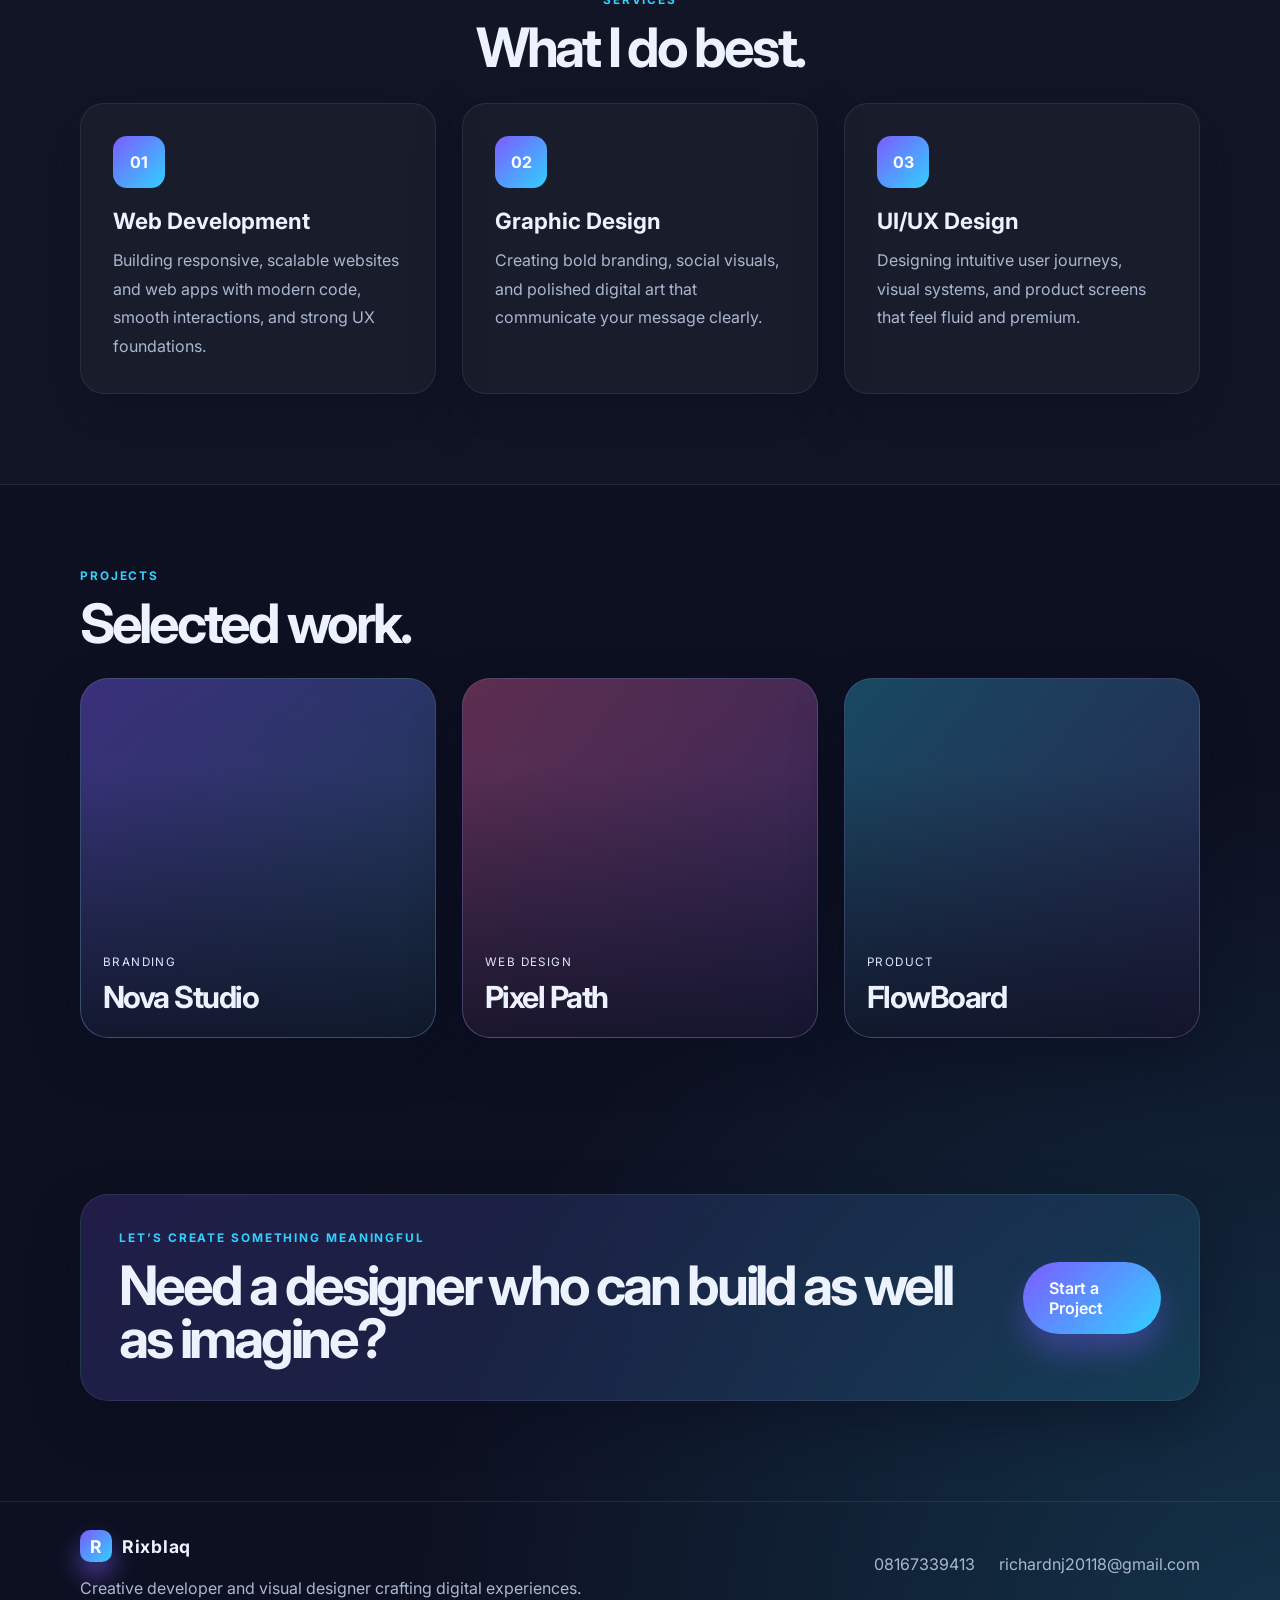
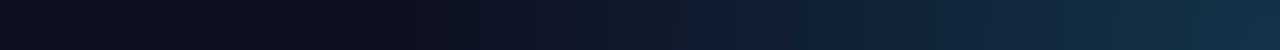
==== commit a02b1c32: "Change stylesheet link in index.html Updated stylesheet link from 'main.css' to 'style.css'." ====
--- a/index.html
+++ b/index.html
@@ -15,7 +15,7 @@
       rel="stylesheet"
     />
     <link rel="icon" type="image/jpg" href="images/favicon.jpg">
-    <link rel="stylesheet" href="main.css">
+    <link rel="stylesheet" href="style.css">
   </head>
   <body>
     <header class="site-header">
--- a/style.css
+++ b/style.css
@@ -0,0 +1,677 @@
+:root {
+  --bg: #0d1021;
+  --bg-soft: #141a2d;
+  --panel: rgba(255, 255, 255, 0.05);
+  --panel-strong: rgba(255, 255, 255, 0.08);
+  --text: #edf2ff;
+  --muted: #aab7d1;
+  --primary: #7c5cff;
+  --secondary: #31d0ff;
+  --accent: #ff6bb5;
+  --card-shadow: 0 20px 50px rgba(9, 14, 30, 0.45);
+}
+
+* {
+  box-sizing: border-box;
+}
+
+html {
+  scroll-behavior: smooth;
+}
+
+body {
+  margin: 0;
+  font-family: "Inter", sans-serif;
+  background:
+    radial-gradient(circle at top left, rgba(124, 92, 255, 0.28), transparent 28%),
+    radial-gradient(circle at bottom right, rgba(49, 208, 255, 0.18), transparent 25%),
+    var(--bg);
+  color: var(--text);
+}
+
+img {
+  max-width: 100%;
+  display: block;
+}
+
+a {
+  color: inherit;
+  text-decoration: none;
+}
+
+.container {
+  width: min(1120px, calc(100% - 32px));
+  margin: 0 auto;
+}
+
+.site-header {
+  position: sticky;
+  top: 0;
+  z-index: 20;
+  backdrop-filter: blur(12px);
+  background: rgba(13, 16, 33, 0.7);
+  border-bottom: 1px solid rgba(255, 255, 255, 0.08);
+}
+
+.nav {
+  display: flex;
+  align-items: center;
+  justify-content: space-between;
+  min-height: 76px;
+  gap: 20px;
+}
+
+.brand {
+  display: inline-flex;
+  align-items: center;
+  gap: 10px;
+  font-size: 1.1rem;
+  font-weight: 700;
+  letter-spacing: 0.04em;
+}
+
+.brand-mark {
+  display: grid;
+  place-items: center;
+  width: 32px;
+  height: 32px;
+  border-radius: 10px;
+  background: linear-gradient(135deg, var(--primary), var(--secondary));
+  color: white;
+  box-shadow: 0 14px 24px rgba(124, 92, 255, 0.55);
+}
+
+.nav-links {
+  display: flex;
+  align-items: center;
+  gap: 26px;
+  color: var(--muted);
+  font-size: 0.95rem;
+}
+
+.nav-links a {
+  transition: color 0.2s ease;
+}
+
+.nav-links a:hover,
+.contact-links a:hover {
+  color: var(--text);
+}
+
+.nav-btn,
+.primary-btn,
+.secondary-btn {
+  display: inline-flex;
+  align-items: center;
+  justify-content: center;
+  border-radius: 999px;
+  font-weight: 600;
+  transition: transform 0.2s ease, box-shadow 0.2s ease;
+}
+
+.nav-btn,
+.primary-btn {
+  background: linear-gradient(135deg, var(--primary), var(--secondary));
+  color: white;
+  box-shadow: 0 18px 30px rgba(124, 92, 255, 0.35);
+}
+
+.nav-btn {
+  padding: 0.85rem 1.4rem;
+}
+
+.primary-btn {
+  padding: 1rem 1.6rem;
+}
+
+.secondary-btn {
+  padding: 1rem 1.6rem;
+  border: 1px solid rgba(255, 255, 255, 0.15);
+  background: rgba(255, 255, 255, 0.02);
+  color: var(--text);
+}
+
+.nav-btn:hover,
+.primary-btn:hover,
+.secondary-btn:hover {
+  transform: translateY(-2px);
+}
+
+.hero {
+  display: grid;
+  grid-template-columns: 1.1fr 0.9fr;
+  align-items: center;
+  gap: 56px;
+  padding: 96px 0 72px;
+}
+
+.eyebrow {
+  margin: 0 0 14px;
+  color: var(--secondary);
+  text-transform: uppercase;
+  letter-spacing: 0.16em;
+  font-size: 0.74rem;
+  font-weight: 700;
+}
+
+.hero-copy h1,
+.section-heading h2,
+.cta-banner h2,
+.page-header h1 {
+  margin: 0;
+  letter-spacing: -0.06em;
+  line-height: 0.98;
+}
+
+.hero-copy h1 {
+  font-size: clamp(3rem, 6vw, 5.5rem);
+  max-width: 590px;
+}
+
+.lead {
+  max-width: 560px;
+  color: var(--muted);
+  font-size: 1.08rem;
+  line-height: 1.8;
+  margin: 22px 0 28px;
+}
+
+.cta-row {
+  display: flex;
+  flex-wrap: wrap;
+  gap: 16px;
+}
+
+.hero-stats {
+  display: flex;
+  flex-wrap: wrap;
+  gap: 28px;
+  margin-top: 34px;
+}
+
+.hero-stats div {
+  display: flex;
+  flex-direction: column;
+  gap: 4px;
+}
+
+.hero-stats strong {
+  font-size: 1.8rem;
+  letter-spacing: -0.06em;
+}
+
+.hero-stats span {
+  color: var(--muted);
+  font-size: 0.85rem;
+}
+
+.hero-visual {
+  position: relative;
+  display: grid;
+  place-items: center;
+  min-height: 620px;
+}
+
+.portrait-card {
+  position: relative;
+  width: min(90%, 480px);
+  aspect-ratio: 0.9;
+  border-radius: 36px;
+  background: linear-gradient(160deg, rgba(124, 92, 255, 0.24), rgba(49, 208, 255, 0.18), rgba(255, 107, 181, 0.18));
+  border: 1px solid rgba(255, 255, 255, 0.12);
+  box-shadow: var(--card-shadow);
+  overflow: hidden;
+}
+
+.portrait-glow {
+  position: absolute;
+  inset: 14% 12% 18% 12%;
+  border-radius: 28px;
+  background: linear-gradient(180deg, rgba(255, 255, 255, 0.22), rgba(12, 18, 30, 0.18));
+  filter: blur(8px);
+}
+
+.portrait-shape {
+  position: absolute;
+  inset: 0;
+  background:
+    radial-gradient(circle at 50% 22%, rgba(255, 255, 255, 0.9), rgba(255, 255, 255, 0.12) 28%, transparent 30%),
+    linear-gradient(180deg, rgba(255, 255, 255, 0.05), rgba(11, 12, 22, 0.15)),
+    linear-gradient(160deg, rgba(21, 28, 49, 0.84), rgba(12, 16, 31, 1));
+  border-radius: 36px;
+}
+
+.portrait-shape::before {
+  content: "";
+  position: absolute;
+  left: 50%;
+  bottom: 18%;
+  transform: translateX(-50%);
+  width: 40%;
+  height: 42%;
+  background: linear-gradient(180deg, #dfe9ff, #8fa8ff 55%, #39476d);
+  border-radius: 46% 46% 28% 28% / 52% 52% 18% 18%;
+  box-shadow: inset 0 0 18px rgba(255, 255, 255, 0.2);
+}
+
+.portrait-shape::after {
+  content: "";
+  position: absolute;
+  left: 50%;
+  top: 19%;
+  transform: translateX(-50%);
+  width: 26%;
+  height: 26%;
+  border-radius: 50%;
+  background: linear-gradient(180deg, #f4d5c9, #c38d82);
+  box-shadow: 0 0 24px rgba(255, 212, 186, 0.45);
+}
+
+.mini-card {
+  position: absolute;
+  border-radius: 18px;
+  border: 1px solid rgba(255, 255, 255, 0.12);
+  backdrop-filter: blur(8px);
+  box-shadow: 0 20px 25px rgba(0, 0, 0, 0.2);
+}
+
+.mini-one {
+  width: 140px;
+  height: 90px;
+  left: 12%;
+  top: 14%;
+  background: linear-gradient(135deg, rgba(124, 92, 255, 0.85), rgba(49, 208, 255, 0.85));
+}
+
+.mini-two {
+  width: 120px;
+  height: 120px;
+  right: 12%;
+  top: 20%;
+  background: linear-gradient(135deg, rgba(255, 107, 181, 0.7), rgba(124, 92, 255, 0.72));
+}
+
+.mini-three {
+  width: 180px;
+  height: 120px;
+  right: 18%;
+  bottom: 16%;
+  background: linear-gradient(135deg, rgba(49, 208, 255, 0.68), rgba(29, 39, 72, 0.8));
+}
+
+.floating-tag {
+  position: absolute;
+  padding: 0.8rem 1rem;
+  border-radius: 999px;
+  border: 1px solid rgba(255, 255, 255, 0.14);
+  background: rgba(13, 16, 33, 0.72);
+  box-shadow: var(--card-shadow);
+  font-weight: 600;
+  color: var(--text);
+}
+
+.tag-top {
+  top: 11%;
+  right: 6%;
+}
+
+.tag-bottom {
+  bottom: 18%;
+  left: 4%;
+}
+
+.about,
+.projects {
+  padding: 84px 0;
+}
+
+.section-heading {
+  margin-bottom: 28px;
+}
+
+.section-heading h2,
+.cta-banner h2,
+.page-header h1 {
+  font-size: clamp(2.1rem, 5vw, 3.4rem);
+}
+
+.about-grid {
+  display: grid;
+  grid-template-columns: 0.95fr 1.05fr;
+  gap: 44px;
+  align-items: center;
+}
+
+.about-visual {
+  position: relative;
+  min-height: 360px;
+}
+
+.panel {
+  position: absolute;
+  border-radius: 28px;
+  border: 1px solid rgba(255, 255, 255, 0.1);
+  box-shadow: var(--card-shadow);
+}
+
+.panel-one {
+  inset: 10% 18% 20% 0;
+  background: linear-gradient(135deg, rgba(124, 92, 255, 0.7), rgba(49, 208, 255, 0.5));
+}
+
+.panel-two {
+  inset: 26% 0 0 34%;
+  background: linear-gradient(160deg, rgba(255, 107, 181, 0.65), rgba(13, 16, 33, 0.5));
+}
+
+.panel-three {
+  inset: 0 20% 34% 22%;
+  background: linear-gradient(180deg, rgba(255, 255, 255, 0.2), rgba(13, 16, 33, 0.25));
+}
+
+.about-copy {
+  color: var(--muted);
+  font-size: 1.05rem;
+  line-height: 1.9;
+}
+
+.about-copy p {
+  margin-top: 0;
+}
+
+.check-list {
+  list-style: none;
+  padding: 0;
+  margin: 26px 0 0;
+  display: grid;
+  gap: 12px;
+}
+
+.check-list li {
+  position: relative;
+  padding-left: 28px;
+  color: var(--text);
+  font-weight: 500;
+}
+
+.check-list li::before {
+  content: "✓";
+  position: absolute;
+  left: 0;
+  top: 0;
+  color: var(--secondary);
+  font-weight: 800;
+}
+
+.services {
+  background: rgba(255, 255, 255, 0.02);
+  border-top: 1px solid rgba(255, 255, 255, 0.08);
+  border-bottom: 1px solid rgba(255, 255, 255, 0.08);
+  padding: 90px 0;
+}
+
+.center {
+  text-align: center;
+}
+
+.service-grid {
+  display: grid;
+  grid-template-columns: repeat(3, minmax(0, 1fr));
+  gap: 26px;
+  margin-top: 26px;
+}
+
+.service-card {
+  padding: 2rem;
+  background: rgba(255, 255, 255, 0.03);
+  border: 1px solid rgba(255, 255, 255, 0.08);
+  border-radius: 24px;
+  box-shadow: var(--card-shadow);
+}
+
+.icon {
+  width: 52px;
+  height: 52px;
+  display: grid;
+  place-items: center;
+  border-radius: 14px;
+  margin-bottom: 1.2rem;
+  font-weight: 700;
+  background: linear-gradient(135deg, var(--primary), var(--secondary));
+  color: white;
+}
+
+.service-card h3 {
+  margin: 0 0 12px;
+  font-size: 1.4rem;
+}
+
+.service-card p {
+  margin: 0;
+  color: var(--muted);
+  line-height: 1.8;
+}
+
+.project-grid {
+  display: grid;
+  grid-template-columns: repeat(3, minmax(0, 1fr));
+  gap: 26px;
+}
+
+.project-card {
+  position: relative;
+  min-height: 360px;
+  border-radius: 28px;
+  overflow: hidden;
+  border: 1px solid rgba(255, 255, 255, 0.1);
+  box-shadow: var(--card-shadow);
+}
+
+.project-card::before {
+  content: "";
+  position: absolute;
+  inset: 0;
+  background: linear-gradient(180deg, transparent 25%, rgba(13, 16, 33, 0.8));
+}
+
+.card-one {
+  background:
+    linear-gradient(135deg, rgba(124, 92, 255, 0.4), rgba(49, 208, 255, 0.18)),
+    linear-gradient(160deg, rgba(16, 20, 38, 0.8), rgba(26, 32, 49, 0.9));
+}
+
+.card-two {
+  background:
+    linear-gradient(135deg, rgba(255, 107, 181, 0.32), rgba(124, 92, 255, 0.22)),
+    linear-gradient(160deg, rgba(18, 17, 31, 0.8), rgba(34, 30, 52, 0.92));
+}
+
+.card-three {
+  background:
+    linear-gradient(135deg, rgba(49, 208, 255, 0.28), rgba(124, 92, 255, 0.2)),
+    linear-gradient(160deg, rgba(16, 20, 38, 0.9), rgba(19, 28, 35, 0.9));
+}
+
+.project-info {
+  position: absolute;
+  left: 22px;
+  right: 22px;
+  bottom: 22px;
+  z-index: 1;
+}
+
+.project-info span {
+  display: inline-block;
+  color: #dfe8ff;
+  font-size: 0.73rem;
+  letter-spacing: 0.12em;
+  text-transform: uppercase;
+  margin-bottom: 10px;
+}
+
+.project-info h3 {
+  margin: 0;
+  font-size: 1.9rem;
+  letter-spacing: -0.05em;
+}
+
+.cta-banner {
+  display: flex;
+  align-items: center;
+  justify-content: space-between;
+  gap: 24px;
+  margin: 72px auto 100px;
+  padding: 2.2rem 2.4rem;
+  background: linear-gradient(135deg, rgba(124, 92, 255, 0.18), rgba(49, 208, 255, 0.12));
+  border: 1px solid rgba(255, 255, 255, 0.08);
+  border-radius: 28px;
+  box-shadow: var(--card-shadow);
+}
+
+.site-footer {
+  padding: 28px 0 52px;
+  border-top: 1px solid rgba(255, 255, 255, 0.08);
+}
+
+.footer-inner {
+  display: flex;
+  justify-content: space-between;
+  gap: 20px;
+  align-items: center;
+}
+
+.site-footer p {
+  margin: 16px 0 0;
+  color: var(--muted);
+}
+
+.contact-links {
+  display: flex;
+  flex-wrap: wrap;
+  align-items: center;
+  gap: 24px;
+  color: var(--muted);
+}
+
+.page-shell {
+  padding: 80px 0;
+}
+
+.page-header {
+  display: flex;
+  align-items: center;
+  gap: 18px;
+  margin-bottom: 26px;
+}
+
+.page-icon {
+  display: grid;
+  place-items: center;
+  width: 64px;
+  height: 64px;
+  border-radius: 18px;
+  background: linear-gradient(135deg, var(--primary), var(--secondary));
+  font-size: 2rem;
+  box-shadow: var(--card-shadow);
+}
+
+.page-content {
+  background: rgba(255, 255, 255, 0.03);
+  border: 1px solid rgba(255, 255, 255, 0.08);
+  border-radius: 28px;
+  padding: 32px;
+  box-shadow: var(--card-shadow);
+}
+
+.page-grid {
+  display: grid;
+  grid-template-columns: repeat(2, minmax(0, 1fr));
+  gap: 24px;
+  margin-top: 24px;
+}
+
+.detail-card {
+  padding: 1.5rem;
+  border-radius: 22px;
+  background: rgba(255, 255, 255, 0.02);
+  border: 1px solid rgba(255, 255, 255, 0.08);
+}
+
+.detail-card h3 {
+  margin-top: 0;
+  margin-bottom: 10px;
+}
+
+.detail-card p,
+.detail-card li {
+  color: var(--muted);
+  line-height: 1.8;
+}
+
+.contact-list {
+  list-style: none;
+  padding: 0;
+  margin: 0;
+  display: grid;
+  gap: 10px;
+}
+
+.contact-list a {
+  color: var(--text);
+}
+
+@media (max-width: 900px) {
+  .hero,
+  .about-grid,
+  .project-grid,
+  .service-grid,
+  .page-grid {
+    grid-template-columns: 1fr;
+  }
+
+  .hero {
+    padding-top: 72px;
+  }
+
+  .hero-copy {
+    order: 1;
+  }
+
+  .hero-visual {
+    order: 0;
+    min-height: 500px;
+  }
+
+  .cta-banner,
+  .footer-inner {
+    flex-direction: column;
+    align-items: flex-start;
+  }
+}
+
+@media (max-width: 640px) {
+  .nav {
+    flex-wrap: wrap;
+    justify-content: center;
+    padding: 18px 0;
+  }
+
+  .nav-links {
+    width: 100%;
+    justify-content: center;
+    flex-wrap: wrap;
+    gap: 14px 20px;
+  }
+
+  .hero-stats {
+    gap: 18px 26px;
+  }
+
+  .cta-banner {
+    padding: 1.6rem;
+  }
+
+  .project-card {
+    min-height: 300px;
+  }
+}
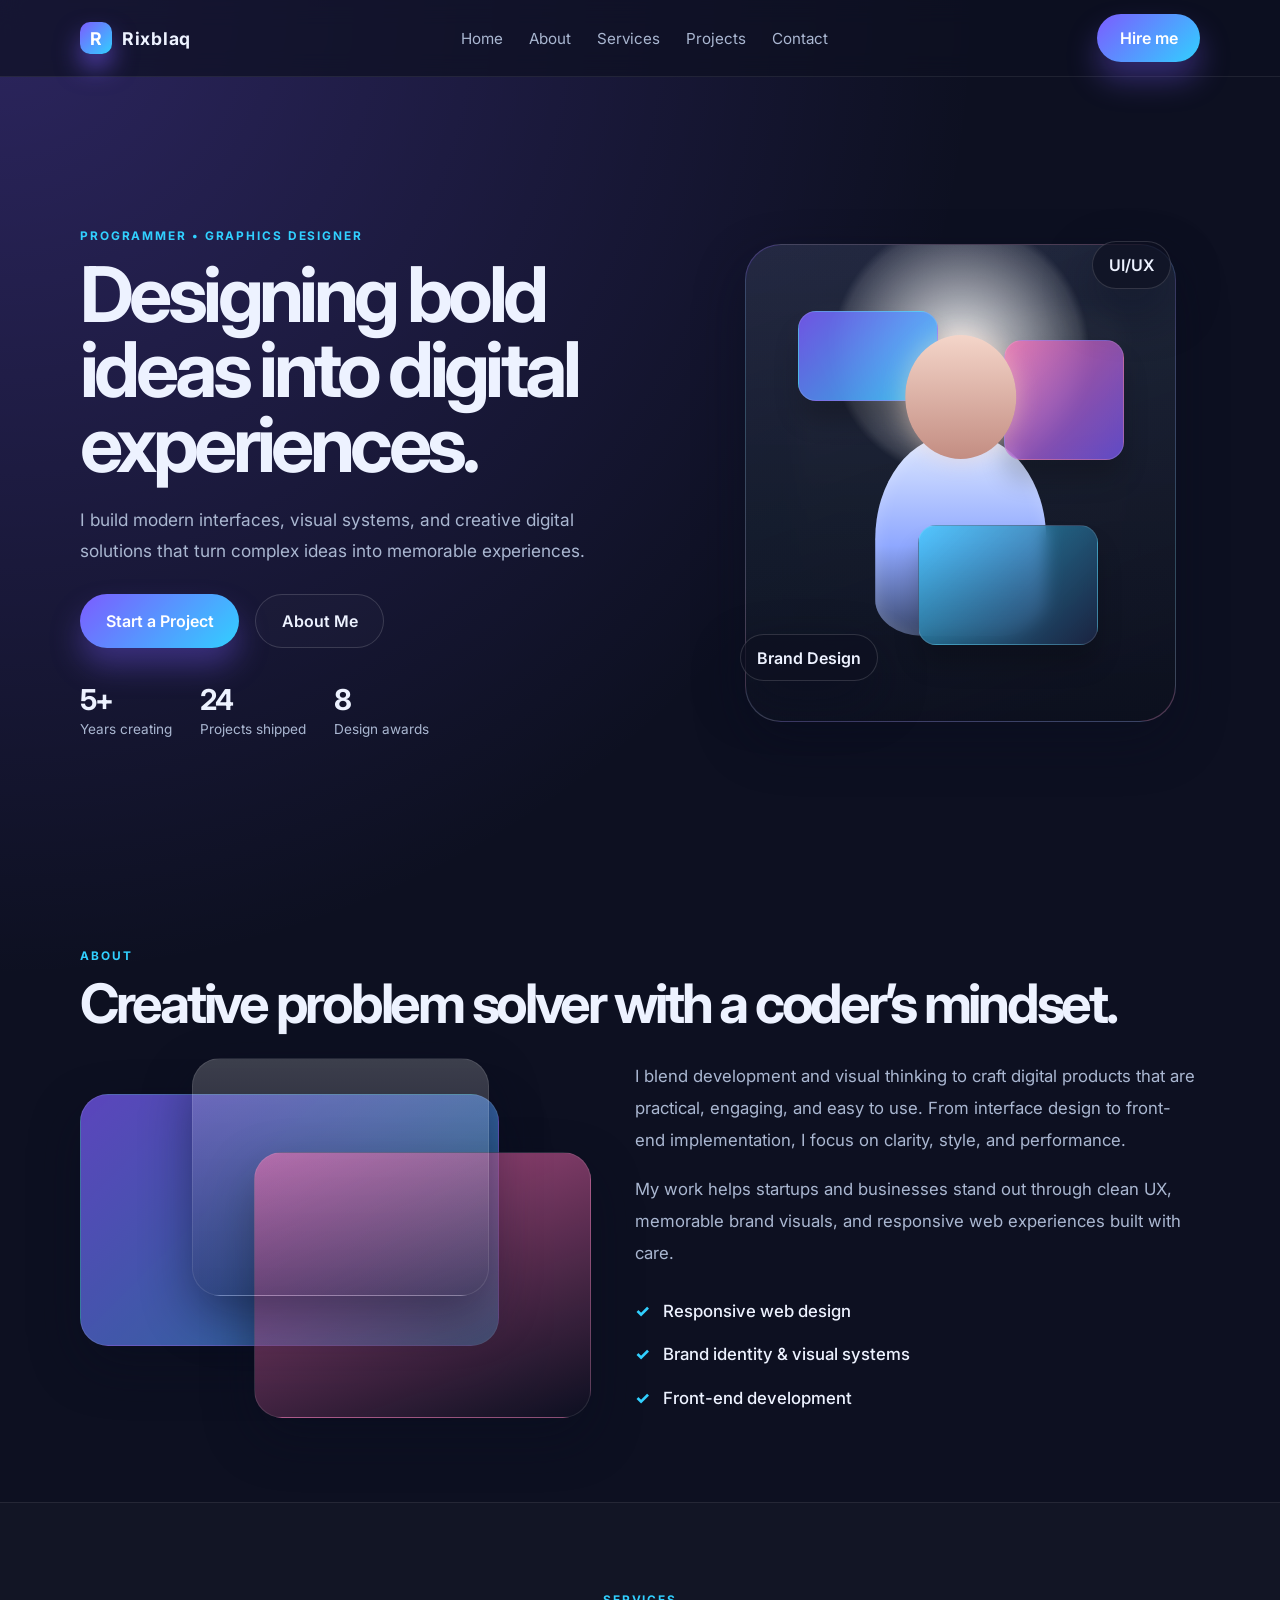
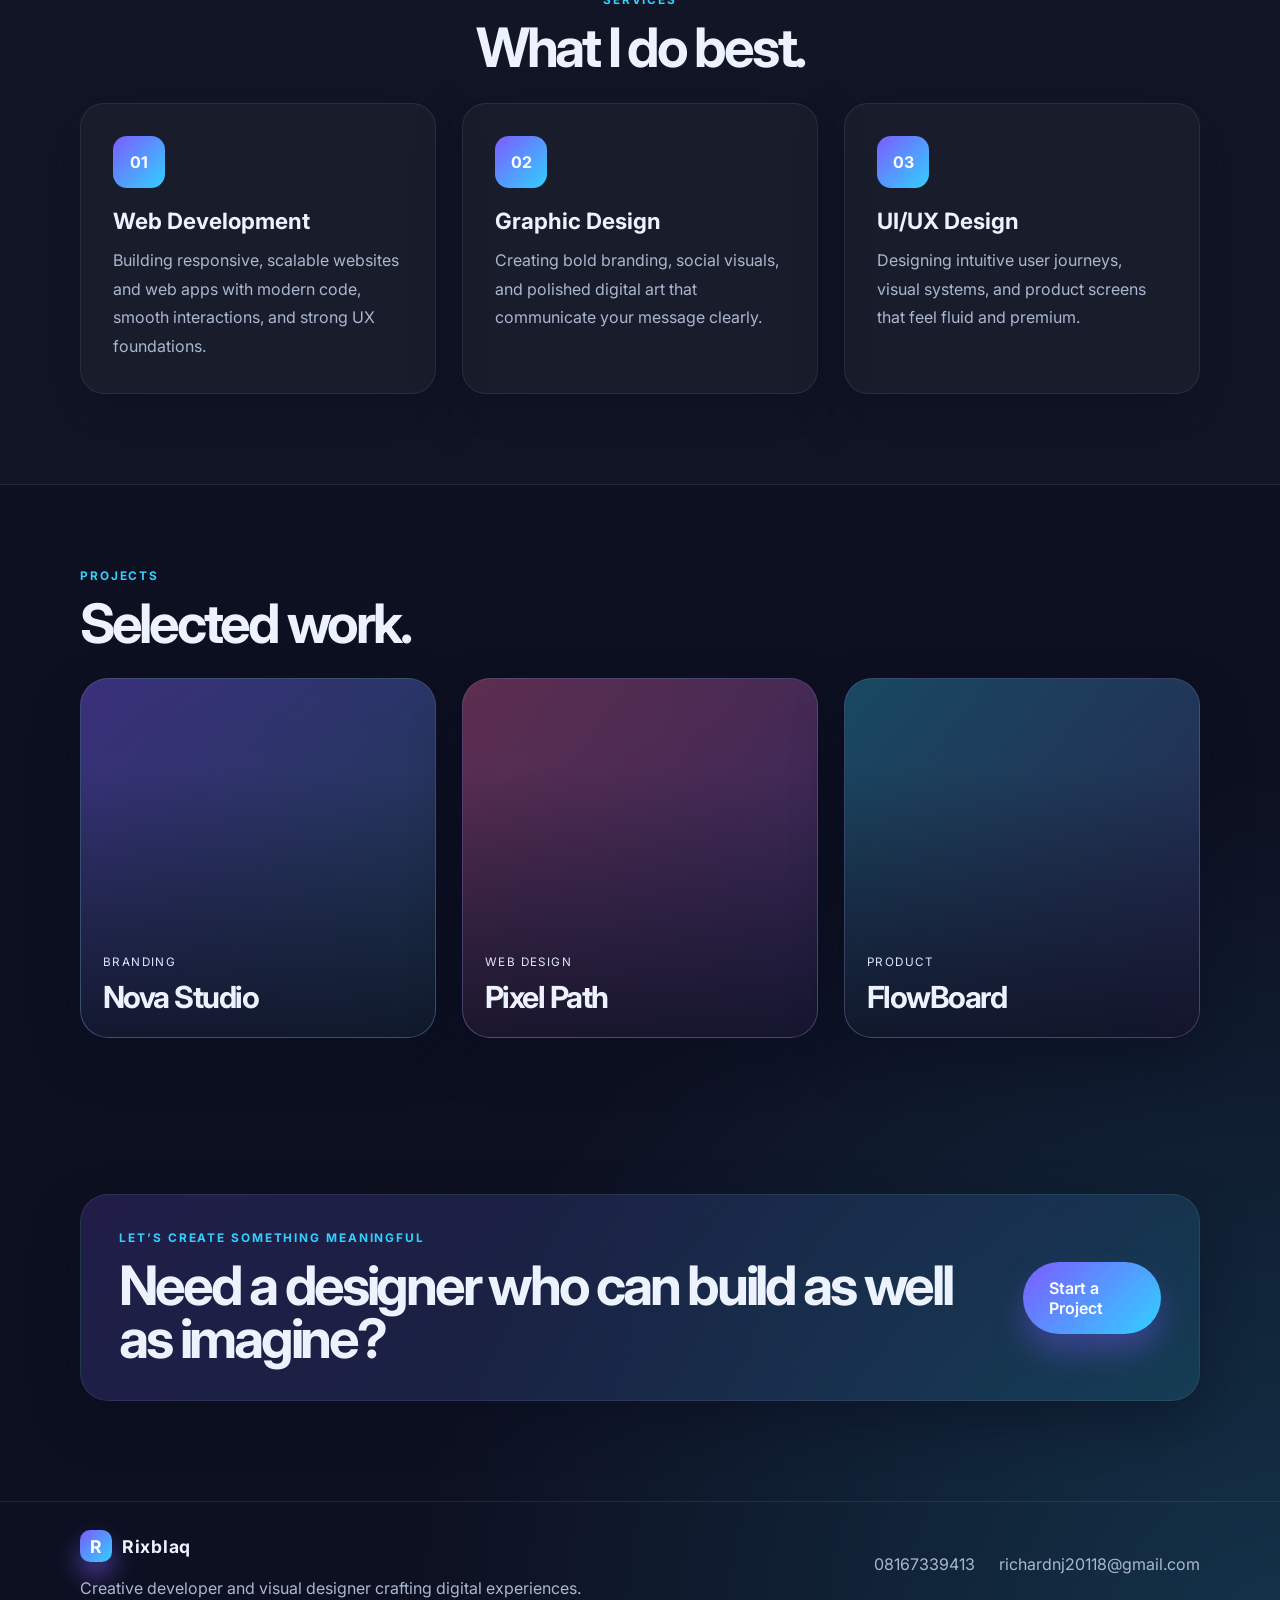
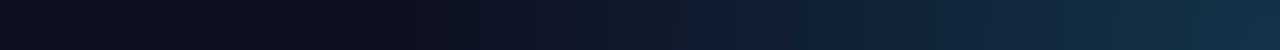
==== commit 7e5bbefb: "Update index.html" ====
--- a/index.html
+++ b/index.html
@@ -15,7 +15,7 @@
       rel="stylesheet"
     />
     <link rel="icon" type="image/jpg" href="images/favicon.jpg">
-    <link rel="stylesheet" href="style.css">
+    <link rel="stylesheet" href="assets/style.css">
   </head>
   <body>
     <header class="site-header">
--- a/assets/style.css
+++ b/assets/style.css
@@ -0,0 +1,677 @@
+:root {
+  --bg: #0d1021;
+  --bg-soft: #141a2d;
+  --panel: rgba(255, 255, 255, 0.05);
+  --panel-strong: rgba(255, 255, 255, 0.08);
+  --text: #edf2ff;
+  --muted: #aab7d1;
+  --primary: #7c5cff;
+  --secondary: #31d0ff;
+  --accent: #ff6bb5;
+  --card-shadow: 0 20px 50px rgba(9, 14, 30, 0.45);
+}
+
+* {
+  box-sizing: border-box;
+}
+
+html {
+  scroll-behavior: smooth;
+}
+
+body {
+  margin: 0;
+  font-family: "Inter", sans-serif;
+  background:
+    radial-gradient(circle at top left, rgba(124, 92, 255, 0.28), transparent 28%),
+    radial-gradient(circle at bottom right, rgba(49, 208, 255, 0.18), transparent 25%),
+    var(--bg);
+  color: var(--text);
+}
+
+img {
+  max-width: 100%;
+  display: block;
+}
+
+a {
+  color: inherit;
+  text-decoration: none;
+}
+
+.container {
+  width: min(1120px, calc(100% - 32px));
+  margin: 0 auto;
+}
+
+.site-header {
+  position: sticky;
+  top: 0;
+  z-index: 20;
+  backdrop-filter: blur(12px);
+  background: rgba(13, 16, 33, 0.7);
+  border-bottom: 1px solid rgba(255, 255, 255, 0.08);
+}
+
+.nav {
+  display: flex;
+  align-items: center;
+  justify-content: space-between;
+  min-height: 76px;
+  gap: 20px;
+}
+
+.brand {
+  display: inline-flex;
+  align-items: center;
+  gap: 10px;
+  font-size: 1.1rem;
+  font-weight: 700;
+  letter-spacing: 0.04em;
+}
+
+.brand-mark {
+  display: grid;
+  place-items: center;
+  width: 32px;
+  height: 32px;
+  border-radius: 10px;
+  background: linear-gradient(135deg, var(--primary), var(--secondary));
+  color: white;
+  box-shadow: 0 14px 24px rgba(124, 92, 255, 0.55);
+}
+
+.nav-links {
+  display: flex;
+  align-items: center;
+  gap: 26px;
+  color: var(--muted);
+  font-size: 0.95rem;
+}
+
+.nav-links a {
+  transition: color 0.2s ease;
+}
+
+.nav-links a:hover,
+.contact-links a:hover {
+  color: var(--text);
+}
+
+.nav-btn,
+.primary-btn,
+.secondary-btn {
+  display: inline-flex;
+  align-items: center;
+  justify-content: center;
+  border-radius: 999px;
+  font-weight: 600;
+  transition: transform 0.2s ease, box-shadow 0.2s ease;
+}
+
+.nav-btn,
+.primary-btn {
+  background: linear-gradient(135deg, var(--primary), var(--secondary));
+  color: white;
+  box-shadow: 0 18px 30px rgba(124, 92, 255, 0.35);
+}
+
+.nav-btn {
+  padding: 0.85rem 1.4rem;
+}
+
+.primary-btn {
+  padding: 1rem 1.6rem;
+}
+
+.secondary-btn {
+  padding: 1rem 1.6rem;
+  border: 1px solid rgba(255, 255, 255, 0.15);
+  background: rgba(255, 255, 255, 0.02);
+  color: var(--text);
+}
+
+.nav-btn:hover,
+.primary-btn:hover,
+.secondary-btn:hover {
+  transform: translateY(-2px);
+}
+
+.hero {
+  display: grid;
+  grid-template-columns: 1.1fr 0.9fr;
+  align-items: center;
+  gap: 56px;
+  padding: 96px 0 72px;
+}
+
+.eyebrow {
+  margin: 0 0 14px;
+  color: var(--secondary);
+  text-transform: uppercase;
+  letter-spacing: 0.16em;
+  font-size: 0.74rem;
+  font-weight: 700;
+}
+
+.hero-copy h1,
+.section-heading h2,
+.cta-banner h2,
+.page-header h1 {
+  margin: 0;
+  letter-spacing: -0.06em;
+  line-height: 0.98;
+}
+
+.hero-copy h1 {
+  font-size: clamp(3rem, 6vw, 5.5rem);
+  max-width: 590px;
+}
+
+.lead {
+  max-width: 560px;
+  color: var(--muted);
+  font-size: 1.08rem;
+  line-height: 1.8;
+  margin: 22px 0 28px;
+}
+
+.cta-row {
+  display: flex;
+  flex-wrap: wrap;
+  gap: 16px;
+}
+
+.hero-stats {
+  display: flex;
+  flex-wrap: wrap;
+  gap: 28px;
+  margin-top: 34px;
+}
+
+.hero-stats div {
+  display: flex;
+  flex-direction: column;
+  gap: 4px;
+}
+
+.hero-stats strong {
+  font-size: 1.8rem;
+  letter-spacing: -0.06em;
+}
+
+.hero-stats span {
+  color: var(--muted);
+  font-size: 0.85rem;
+}
+
+.hero-visual {
+  position: relative;
+  display: grid;
+  place-items: center;
+  min-height: 620px;
+}
+
+.portrait-card {
+  position: relative;
+  width: min(90%, 480px);
+  aspect-ratio: 0.9;
+  border-radius: 36px;
+  background: linear-gradient(160deg, rgba(124, 92, 255, 0.24), rgba(49, 208, 255, 0.18), rgba(255, 107, 181, 0.18));
+  border: 1px solid rgba(255, 255, 255, 0.12);
+  box-shadow: var(--card-shadow);
+  overflow: hidden;
+}
+
+.portrait-glow {
+  position: absolute;
+  inset: 14% 12% 18% 12%;
+  border-radius: 28px;
+  background: linear-gradient(180deg, rgba(255, 255, 255, 0.22), rgba(12, 18, 30, 0.18));
+  filter: blur(8px);
+}
+
+.portrait-shape {
+  position: absolute;
+  inset: 0;
+  background:
+    radial-gradient(circle at 50% 22%, rgba(255, 255, 255, 0.9), rgba(255, 255, 255, 0.12) 28%, transparent 30%),
+    linear-gradient(180deg, rgba(255, 255, 255, 0.05), rgba(11, 12, 22, 0.15)),
+    linear-gradient(160deg, rgba(21, 28, 49, 0.84), rgba(12, 16, 31, 1));
+  border-radius: 36px;
+}
+
+.portrait-shape::before {
+  content: "";
+  position: absolute;
+  left: 50%;
+  bottom: 18%;
+  transform: translateX(-50%);
+  width: 40%;
+  height: 42%;
+  background: linear-gradient(180deg, #dfe9ff, #8fa8ff 55%, #39476d);
+  border-radius: 46% 46% 28% 28% / 52% 52% 18% 18%;
+  box-shadow: inset 0 0 18px rgba(255, 255, 255, 0.2);
+}
+
+.portrait-shape::after {
+  content: "";
+  position: absolute;
+  left: 50%;
+  top: 19%;
+  transform: translateX(-50%);
+  width: 26%;
+  height: 26%;
+  border-radius: 50%;
+  background: linear-gradient(180deg, #f4d5c9, #c38d82);
+  box-shadow: 0 0 24px rgba(255, 212, 186, 0.45);
+}
+
+.mini-card {
+  position: absolute;
+  border-radius: 18px;
+  border: 1px solid rgba(255, 255, 255, 0.12);
+  backdrop-filter: blur(8px);
+  box-shadow: 0 20px 25px rgba(0, 0, 0, 0.2);
+}
+
+.mini-one {
+  width: 140px;
+  height: 90px;
+  left: 12%;
+  top: 14%;
+  background: linear-gradient(135deg, rgba(124, 92, 255, 0.85), rgba(49, 208, 255, 0.85));
+}
+
+.mini-two {
+  width: 120px;
+  height: 120px;
+  right: 12%;
+  top: 20%;
+  background: linear-gradient(135deg, rgba(255, 107, 181, 0.7), rgba(124, 92, 255, 0.72));
+}
+
+.mini-three {
+  width: 180px;
+  height: 120px;
+  right: 18%;
+  bottom: 16%;
+  background: linear-gradient(135deg, rgba(49, 208, 255, 0.68), rgba(29, 39, 72, 0.8));
+}
+
+.floating-tag {
+  position: absolute;
+  padding: 0.8rem 1rem;
+  border-radius: 999px;
+  border: 1px solid rgba(255, 255, 255, 0.14);
+  background: rgba(13, 16, 33, 0.72);
+  box-shadow: var(--card-shadow);
+  font-weight: 600;
+  color: var(--text);
+}
+
+.tag-top {
+  top: 11%;
+  right: 6%;
+}
+
+.tag-bottom {
+  bottom: 18%;
+  left: 4%;
+}
+
+.about,
+.projects {
+  padding: 84px 0;
+}
+
+.section-heading {
+  margin-bottom: 28px;
+}
+
+.section-heading h2,
+.cta-banner h2,
+.page-header h1 {
+  font-size: clamp(2.1rem, 5vw, 3.4rem);
+}
+
+.about-grid {
+  display: grid;
+  grid-template-columns: 0.95fr 1.05fr;
+  gap: 44px;
+  align-items: center;
+}
+
+.about-visual {
+  position: relative;
+  min-height: 360px;
+}
+
+.panel {
+  position: absolute;
+  border-radius: 28px;
+  border: 1px solid rgba(255, 255, 255, 0.1);
+  box-shadow: var(--card-shadow);
+}
+
+.panel-one {
+  inset: 10% 18% 20% 0;
+  background: linear-gradient(135deg, rgba(124, 92, 255, 0.7), rgba(49, 208, 255, 0.5));
+}
+
+.panel-two {
+  inset: 26% 0 0 34%;
+  background: linear-gradient(160deg, rgba(255, 107, 181, 0.65), rgba(13, 16, 33, 0.5));
+}
+
+.panel-three {
+  inset: 0 20% 34% 22%;
+  background: linear-gradient(180deg, rgba(255, 255, 255, 0.2), rgba(13, 16, 33, 0.25));
+}
+
+.about-copy {
+  color: var(--muted);
+  font-size: 1.05rem;
+  line-height: 1.9;
+}
+
+.about-copy p {
+  margin-top: 0;
+}
+
+.check-list {
+  list-style: none;
+  padding: 0;
+  margin: 26px 0 0;
+  display: grid;
+  gap: 12px;
+}
+
+.check-list li {
+  position: relative;
+  padding-left: 28px;
+  color: var(--text);
+  font-weight: 500;
+}
+
+.check-list li::before {
+  content: "✓";
+  position: absolute;
+  left: 0;
+  top: 0;
+  color: var(--secondary);
+  font-weight: 800;
+}
+
+.services {
+  background: rgba(255, 255, 255, 0.02);
+  border-top: 1px solid rgba(255, 255, 255, 0.08);
+  border-bottom: 1px solid rgba(255, 255, 255, 0.08);
+  padding: 90px 0;
+}
+
+.center {
+  text-align: center;
+}
+
+.service-grid {
+  display: grid;
+  grid-template-columns: repeat(3, minmax(0, 1fr));
+  gap: 26px;
+  margin-top: 26px;
+}
+
+.service-card {
+  padding: 2rem;
+  background: rgba(255, 255, 255, 0.03);
+  border: 1px solid rgba(255, 255, 255, 0.08);
+  border-radius: 24px;
+  box-shadow: var(--card-shadow);
+}
+
+.icon {
+  width: 52px;
+  height: 52px;
+  display: grid;
+  place-items: center;
+  border-radius: 14px;
+  margin-bottom: 1.2rem;
+  font-weight: 700;
+  background: linear-gradient(135deg, var(--primary), var(--secondary));
+  color: white;
+}
+
+.service-card h3 {
+  margin: 0 0 12px;
+  font-size: 1.4rem;
+}
+
+.service-card p {
+  margin: 0;
+  color: var(--muted);
+  line-height: 1.8;
+}
+
+.project-grid {
+  display: grid;
+  grid-template-columns: repeat(3, minmax(0, 1fr));
+  gap: 26px;
+}
+
+.project-card {
+  position: relative;
+  min-height: 360px;
+  border-radius: 28px;
+  overflow: hidden;
+  border: 1px solid rgba(255, 255, 255, 0.1);
+  box-shadow: var(--card-shadow);
+}
+
+.project-card::before {
+  content: "";
+  position: absolute;
+  inset: 0;
+  background: linear-gradient(180deg, transparent 25%, rgba(13, 16, 33, 0.8));
+}
+
+.card-one {
+  background:
+    linear-gradient(135deg, rgba(124, 92, 255, 0.4), rgba(49, 208, 255, 0.18)),
+    linear-gradient(160deg, rgba(16, 20, 38, 0.8), rgba(26, 32, 49, 0.9));
+}
+
+.card-two {
+  background:
+    linear-gradient(135deg, rgba(255, 107, 181, 0.32), rgba(124, 92, 255, 0.22)),
+    linear-gradient(160deg, rgba(18, 17, 31, 0.8), rgba(34, 30, 52, 0.92));
+}
+
+.card-three {
+  background:
+    linear-gradient(135deg, rgba(49, 208, 255, 0.28), rgba(124, 92, 255, 0.2)),
+    linear-gradient(160deg, rgba(16, 20, 38, 0.9), rgba(19, 28, 35, 0.9));
+}
+
+.project-info {
+  position: absolute;
+  left: 22px;
+  right: 22px;
+  bottom: 22px;
+  z-index: 1;
+}
+
+.project-info span {
+  display: inline-block;
+  color: #dfe8ff;
+  font-size: 0.73rem;
+  letter-spacing: 0.12em;
+  text-transform: uppercase;
+  margin-bottom: 10px;
+}
+
+.project-info h3 {
+  margin: 0;
+  font-size: 1.9rem;
+  letter-spacing: -0.05em;
+}
+
+.cta-banner {
+  display: flex;
+  align-items: center;
+  justify-content: space-between;
+  gap: 24px;
+  margin: 72px auto 100px;
+  padding: 2.2rem 2.4rem;
+  background: linear-gradient(135deg, rgba(124, 92, 255, 0.18), rgba(49, 208, 255, 0.12));
+  border: 1px solid rgba(255, 255, 255, 0.08);
+  border-radius: 28px;
+  box-shadow: var(--card-shadow);
+}
+
+.site-footer {
+  padding: 28px 0 52px;
+  border-top: 1px solid rgba(255, 255, 255, 0.08);
+}
+
+.footer-inner {
+  display: flex;
+  justify-content: space-between;
+  gap: 20px;
+  align-items: center;
+}
+
+.site-footer p {
+  margin: 16px 0 0;
+  color: var(--muted);
+}
+
+.contact-links {
+  display: flex;
+  flex-wrap: wrap;
+  align-items: center;
+  gap: 24px;
+  color: var(--muted);
+}
+
+.page-shell {
+  padding: 80px 0;
+}
+
+.page-header {
+  display: flex;
+  align-items: center;
+  gap: 18px;
+  margin-bottom: 26px;
+}
+
+.page-icon {
+  display: grid;
+  place-items: center;
+  width: 64px;
+  height: 64px;
+  border-radius: 18px;
+  background: linear-gradient(135deg, var(--primary), var(--secondary));
+  font-size: 2rem;
+  box-shadow: var(--card-shadow);
+}
+
+.page-content {
+  background: rgba(255, 255, 255, 0.03);
+  border: 1px solid rgba(255, 255, 255, 0.08);
+  border-radius: 28px;
+  padding: 32px;
+  box-shadow: var(--card-shadow);
+}
+
+.page-grid {
+  display: grid;
+  grid-template-columns: repeat(2, minmax(0, 1fr));
+  gap: 24px;
+  margin-top: 24px;
+}
+
+.detail-card {
+  padding: 1.5rem;
+  border-radius: 22px;
+  background: rgba(255, 255, 255, 0.02);
+  border: 1px solid rgba(255, 255, 255, 0.08);
+}
+
+.detail-card h3 {
+  margin-top: 0;
+  margin-bottom: 10px;
+}
+
+.detail-card p,
+.detail-card li {
+  color: var(--muted);
+  line-height: 1.8;
+}
+
+.contact-list {
+  list-style: none;
+  padding: 0;
+  margin: 0;
+  display: grid;
+  gap: 10px;
+}
+
+.contact-list a {
+  color: var(--text);
+}
+
+@media (max-width: 900px) {
+  .hero,
+  .about-grid,
+  .project-grid,
+  .service-grid,
+  .page-grid {
+    grid-template-columns: 1fr;
+  }
+
+  .hero {
+    padding-top: 72px;
+  }
+
+  .hero-copy {
+    order: 1;
+  }
+
+  .hero-visual {
+    order: 0;
+    min-height: 500px;
+  }
+
+  .cta-banner,
+  .footer-inner {
+    flex-direction: column;
+    align-items: flex-start;
+  }
+}
+
+@media (max-width: 640px) {
+  .nav {
+    flex-wrap: wrap;
+    justify-content: center;
+    padding: 18px 0;
+  }
+
+  .nav-links {
+    width: 100%;
+    justify-content: center;
+    flex-wrap: wrap;
+    gap: 14px 20px;
+  }
+
+  .hero-stats {
+    gap: 18px 26px;
+  }
+
+  .cta-banner {
+    padding: 1.6rem;
+  }
+
+  .project-card {
+    min-height: 300px;
+  }
+}
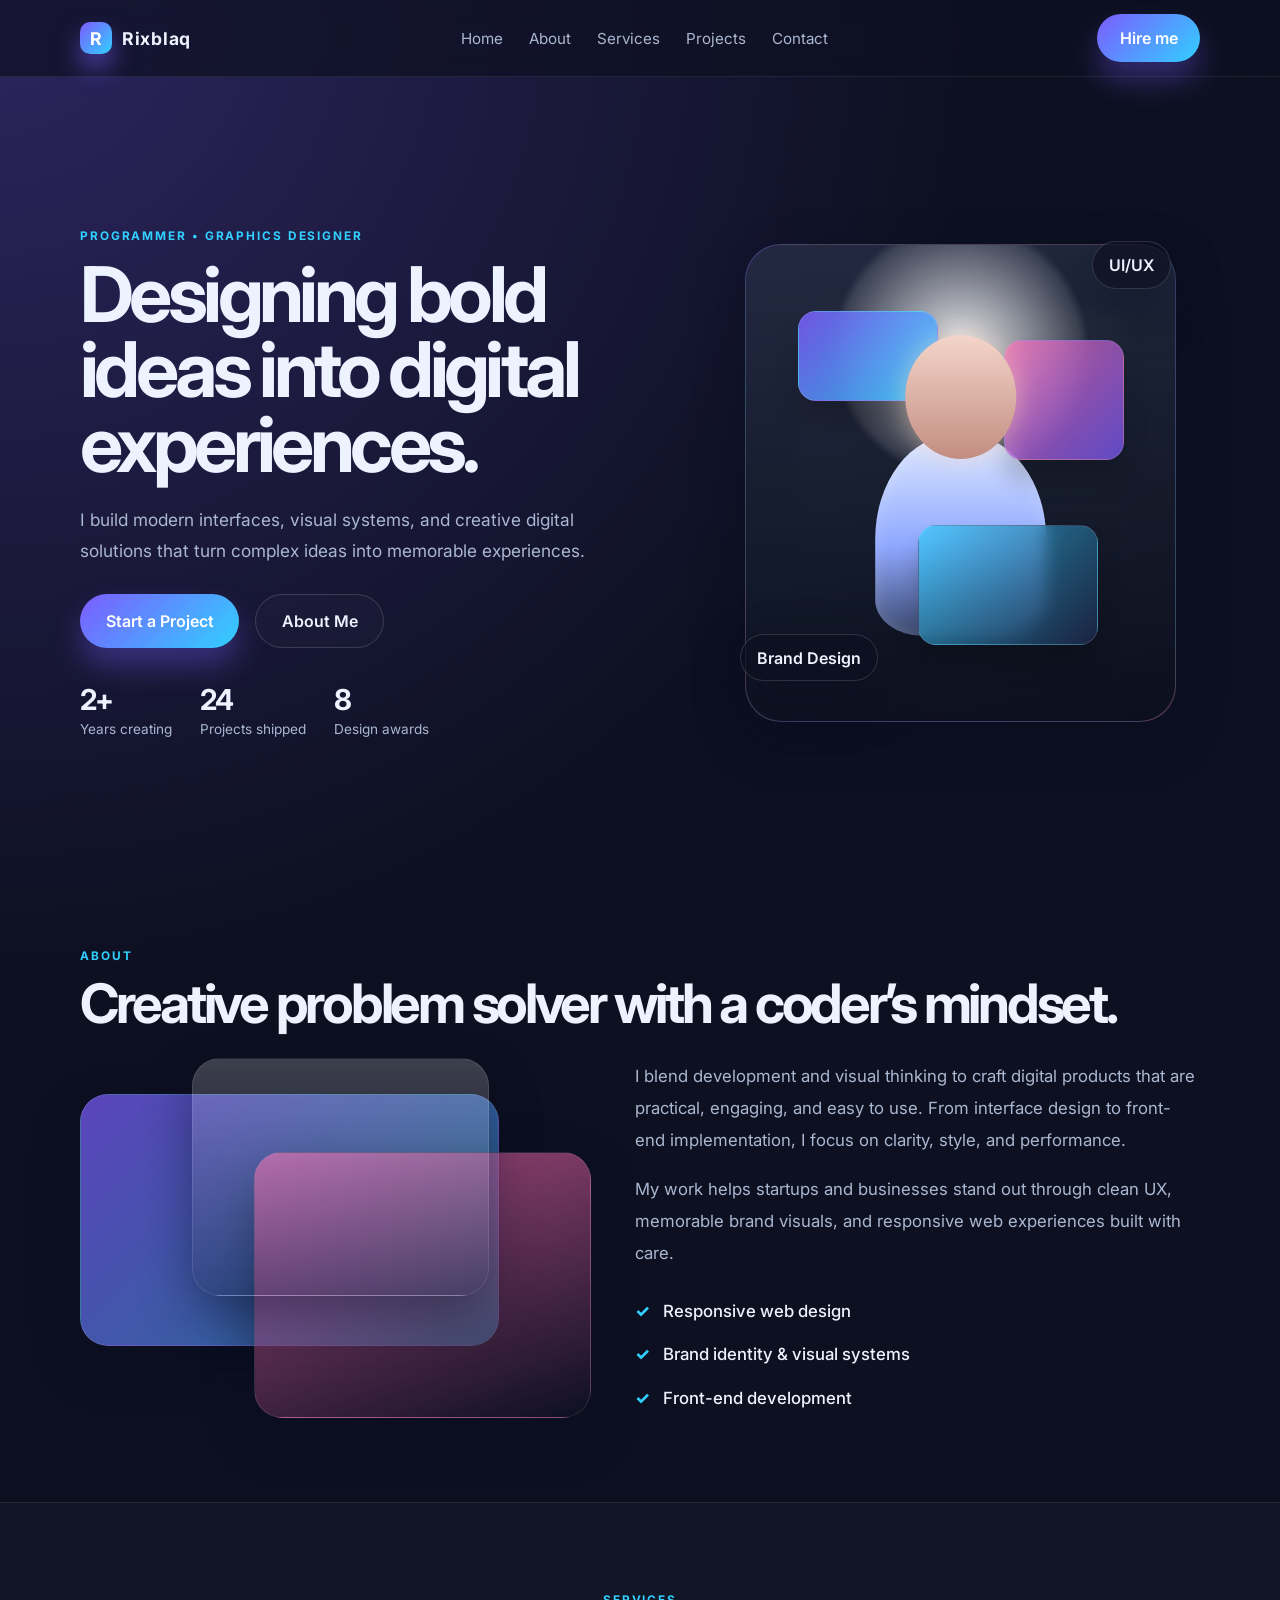
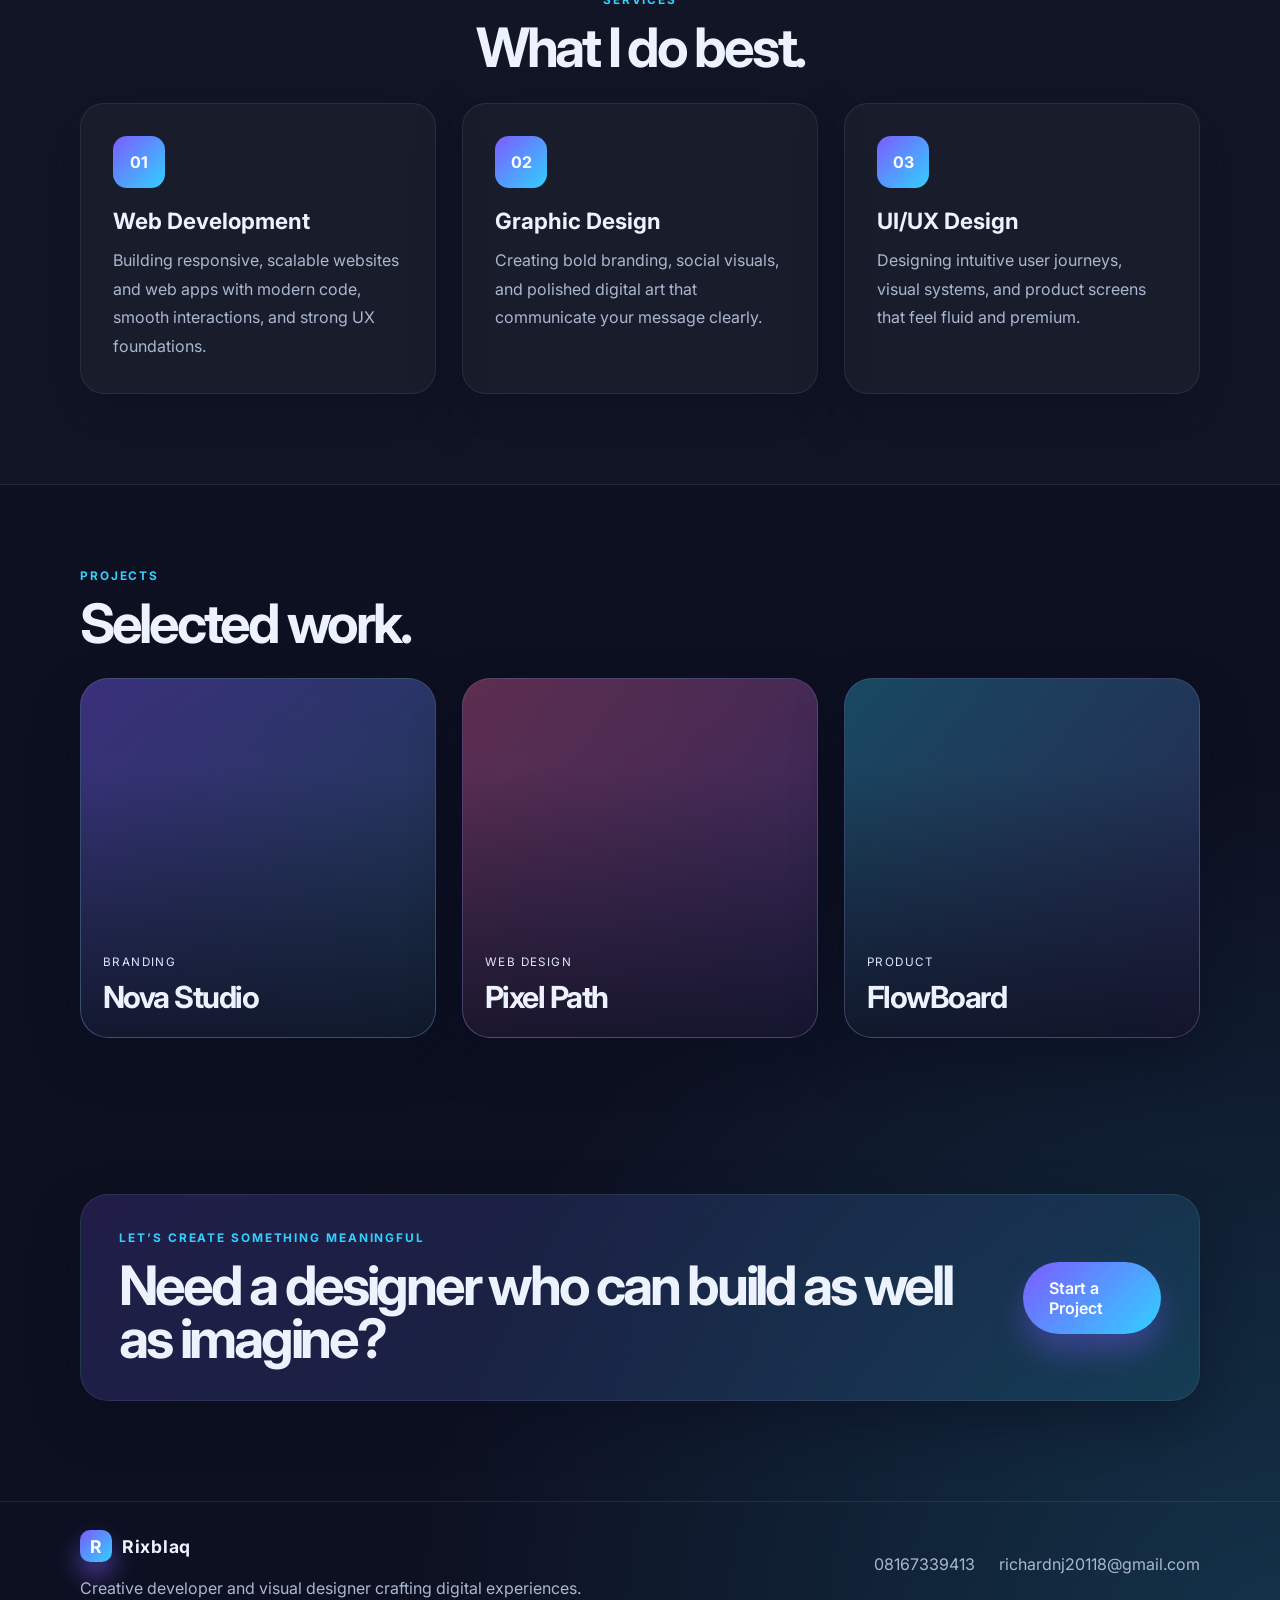
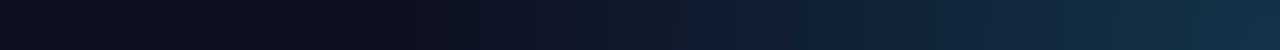
==== commit 58c35225: "Update index.html" ====
--- a/index.html
+++ b/index.html
@@ -50,7 +50,7 @@
           </div>
           <div class="hero-stats">
             <div>
-              <strong>5+</strong>
+              <strong>2+</strong>
               <span>Years creating</span>
             </div>
             <div>
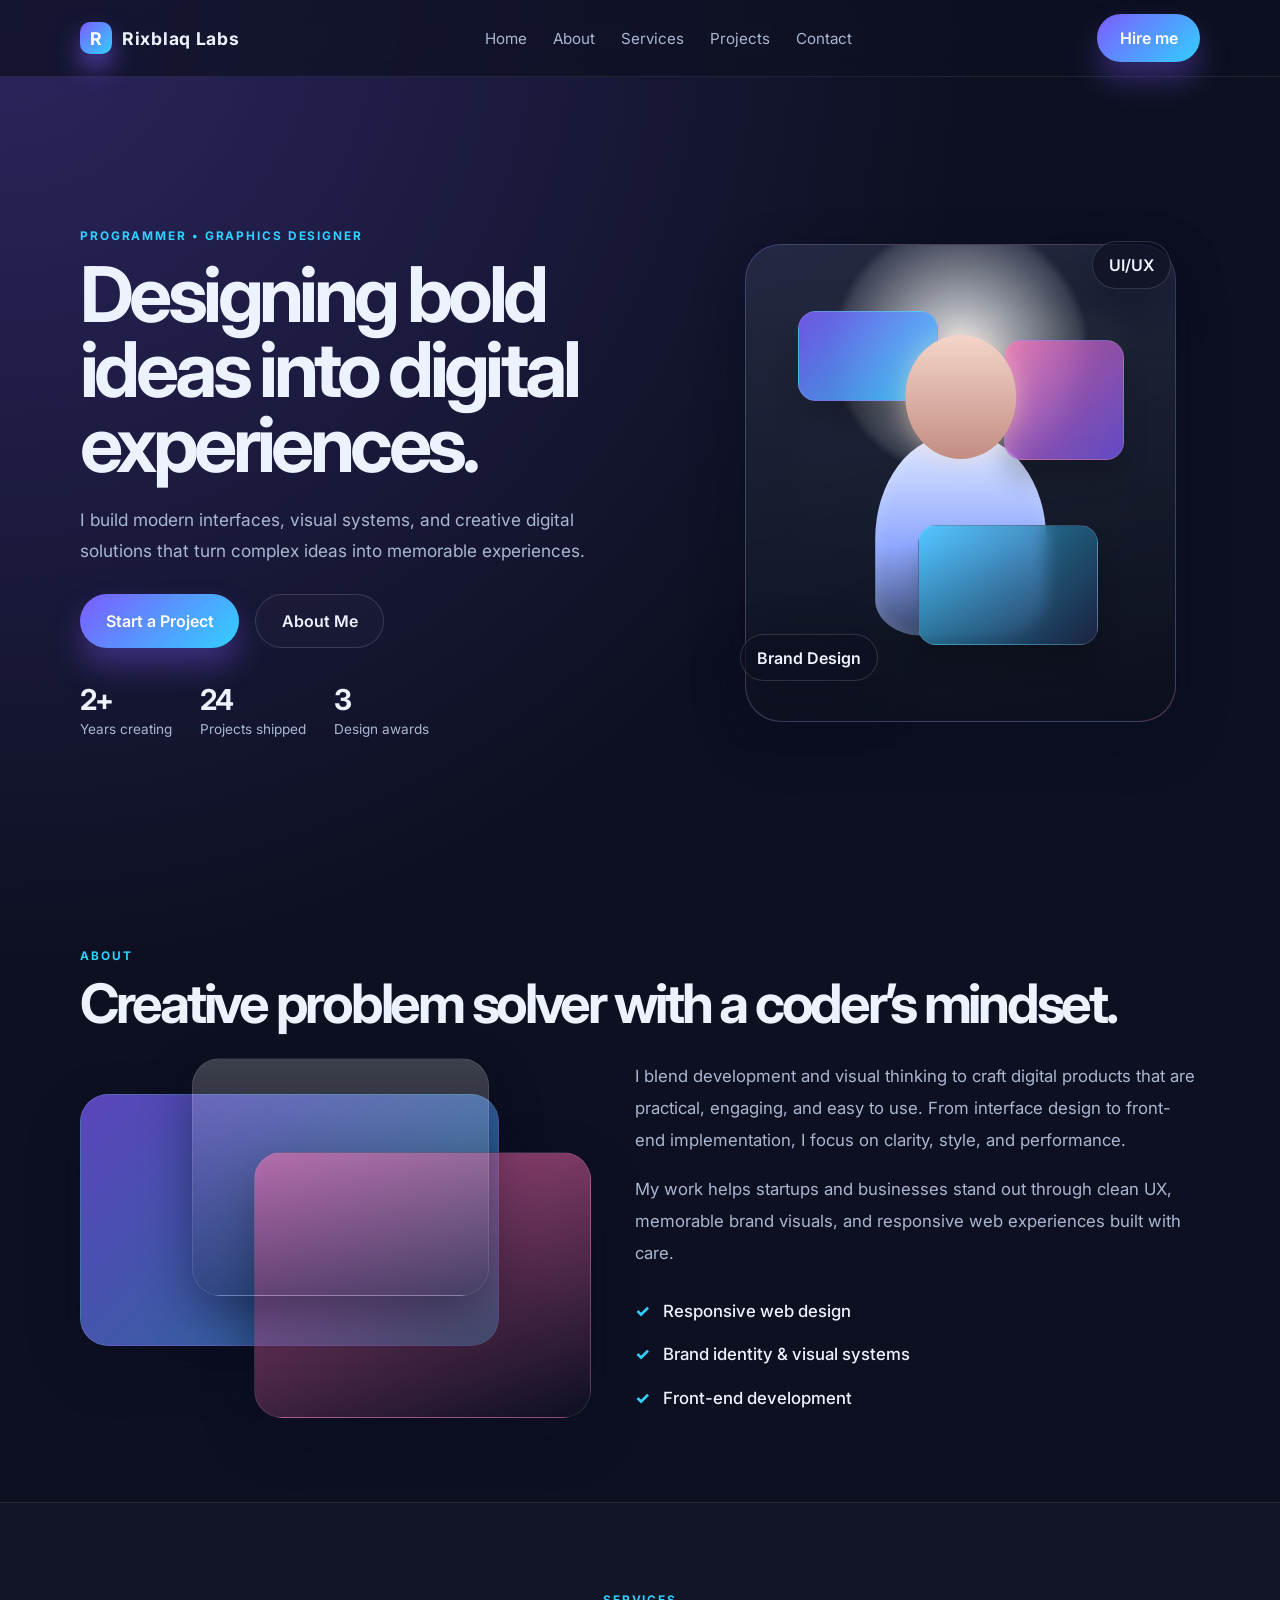
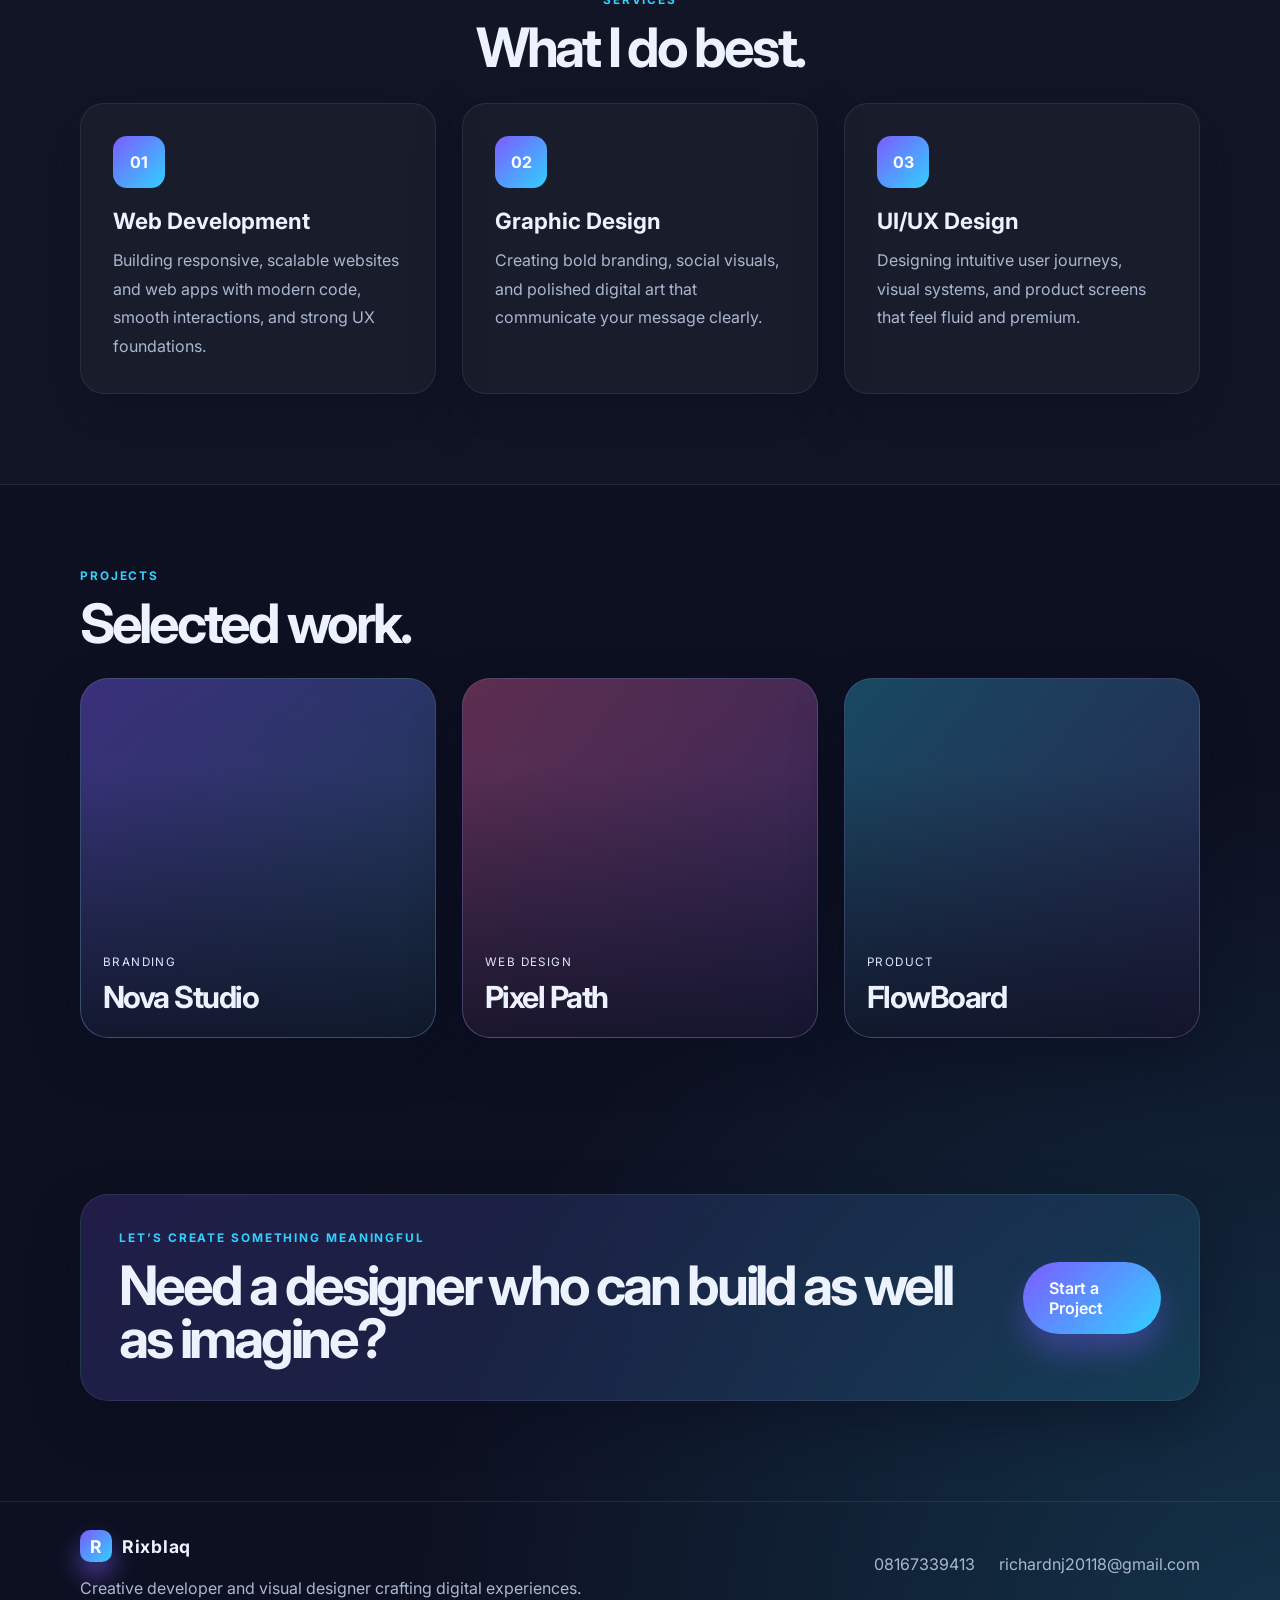
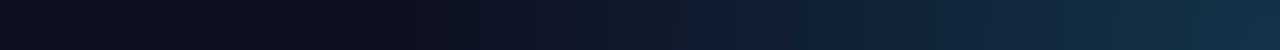
==== commit f50025d5: "Update index.html" ====
--- a/index.html
+++ b/index.html
@@ -22,7 +22,7 @@
       <nav class="nav container">
         <div class="brand">
           <span class="brand-mark">R</span>
-          <span>Rixblaq</span>
+          <span>Rixblaq Labs</span>
         </div>
         <div class="nav-links">
           <a href="home.html">Home</a>
@@ -58,7 +58,7 @@
               <span>Projects shipped</span>
             </div>
             <div>
-              <strong>8</strong>
+              <strong>3</strong>
               <span>Design awards</span>
             </div>
           </div>
